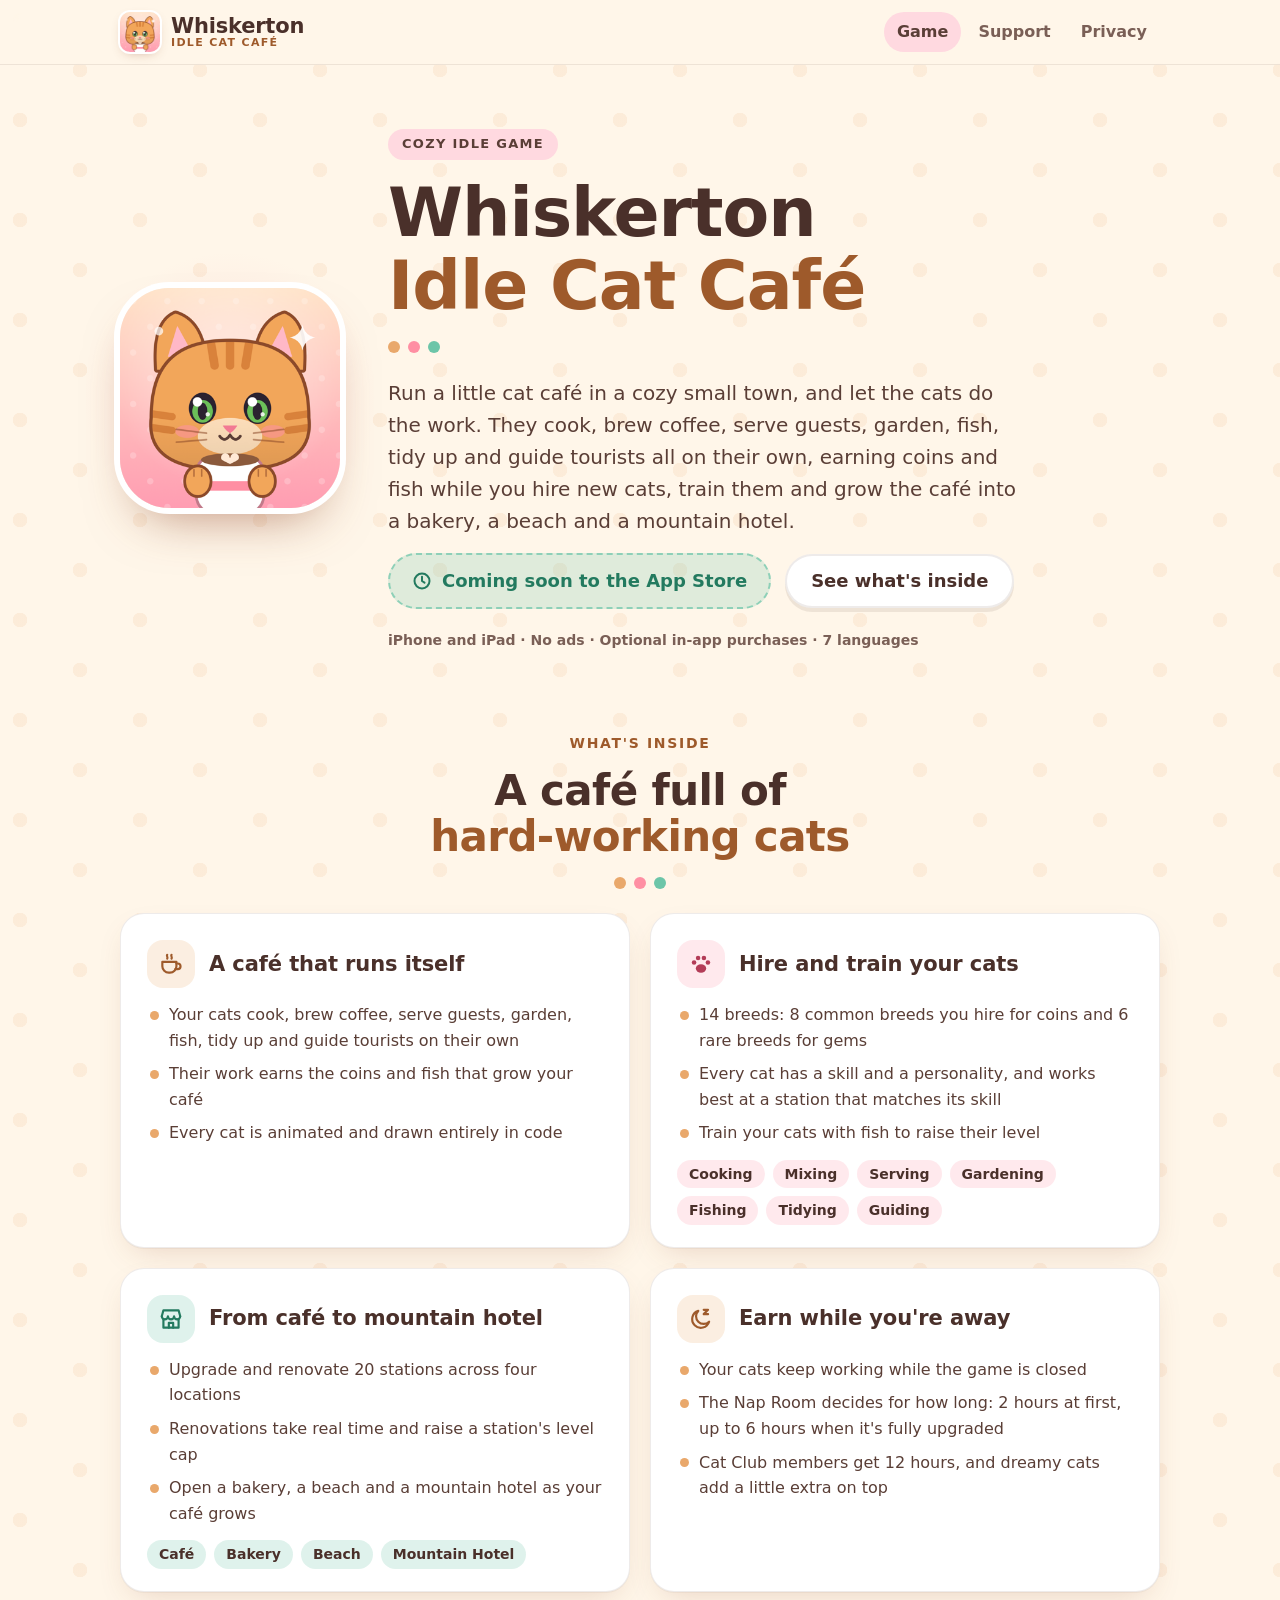
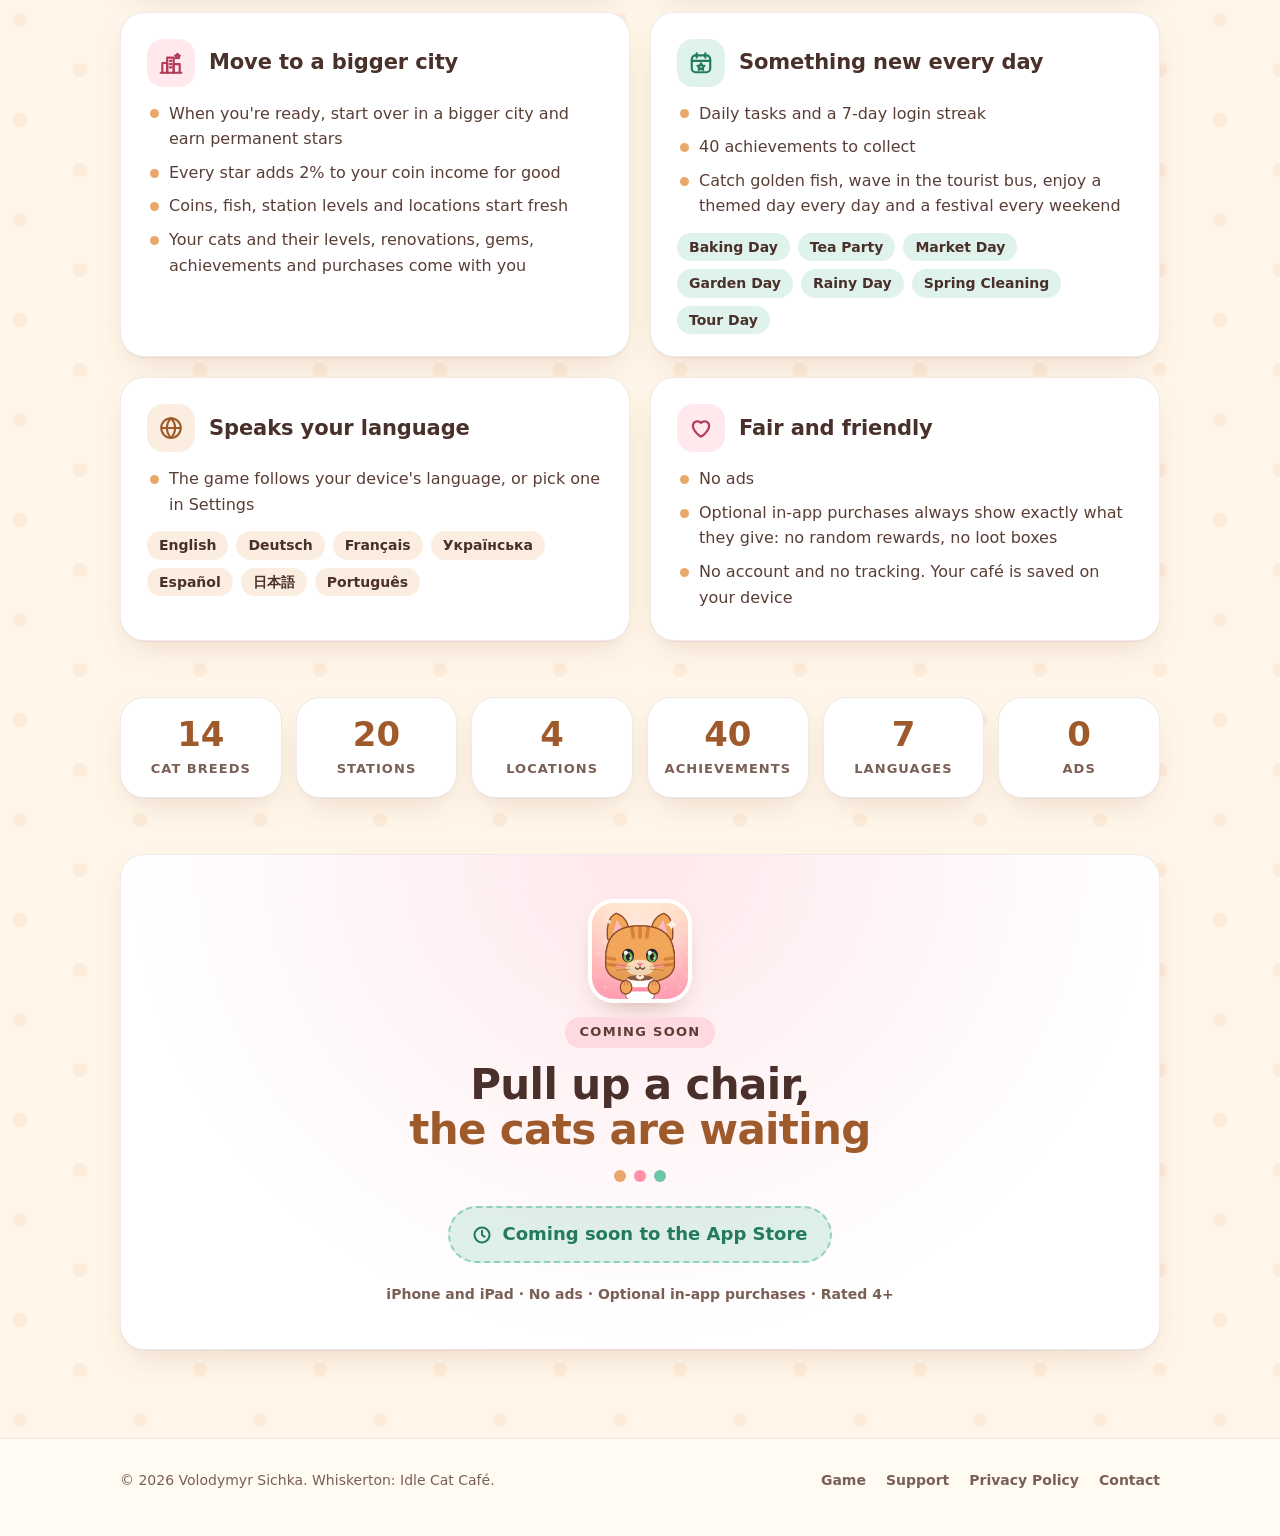
==== marketing.html @ d09d7dce "Add the support, privacy policy and marketing pages" ====
<!DOCTYPE html>
<html lang="en">
  <head>
    <meta charset="UTF-8" />
    <meta name="viewport" content="width=device-width, initial-scale=1.0" />
    <title>Whiskerton: Idle Cat Café – Cozy idle game for iPhone and iPad</title>
    <meta name="description" content="Whiskerton: Idle Cat Café is a cozy idle game for iPhone and iPad. Run a cat café in a small town while your cats cook, brew coffee, serve guests, garden, fish, tidy up and guide tourists on their own. No ads. Coming soon to the App Store." />
    <link rel="canonical" href="https://vybgss.github.io/whiskerton-docs/marketing.html" />
    <meta name="color-scheme" content="light dark" />
    <meta name="theme-color" content="#FFF6E9" media="(prefers-color-scheme: light)" />
    <meta name="theme-color" content="#22183A" media="(prefers-color-scheme: dark)" />
    <meta property="og:type" content="website" />
    <meta property="og:site_name" content="Whiskerton: Idle Cat Café" />
    <meta property="og:title" content="Whiskerton: Idle Cat Café" />
    <meta property="og:description" content="Run a cozy cat café where the cats do all the work. An idle game for iPhone and iPad, coming soon to the App Store." />
    <meta property="og:url" content="https://vybgss.github.io/whiskerton-docs/marketing.html" />
    <meta property="og:image" content="https://vybgss.github.io/whiskerton-docs/assets/og-image.jpg" />
    <meta property="og:image:width" content="1200" />
    <meta property="og:image:height" content="630" />
    <meta property="og:image:alt" content="The Whiskerton icon, an orange tabby cat with a cup of cocoa, next to the title Whiskerton: Idle Cat Café" />
    <meta name="twitter:card" content="summary_large_image" />
    <link rel="icon" href="assets/favicon.ico" sizes="16x16 32x32 48x48" />
    <link rel="icon" type="image/png" sizes="64x64" href="assets/favicon.png" media="(prefers-color-scheme: light)" />
    <link rel="icon" type="image/png" sizes="64x64" href="assets/favicon-dark.png" media="(prefers-color-scheme: dark)" />
    <link rel="apple-touch-icon" sizes="180x180" href="assets/apple-touch-icon.png" />
    <link rel="manifest" href="site.webmanifest" />
    <link rel="stylesheet" href="assets/site.css?v=1" />
  </head>
  <body>
    <header class="site-header">
      <div class="wrap">
        <a class="brand" href="marketing.html">
          <picture>
            <source srcset="assets/img/icon-small-dark.png" media="(prefers-color-scheme: dark)" />
            <img src="assets/img/icon-small.png" width="40" height="40" alt="" />
          </picture>
          <span class="brand-name"><b>Whiskerton</b><small>Idle Cat Café</small></span>
        </a>
        <nav class="nav" aria-label="Main">
          <a href="marketing.html" aria-current="page">Game</a>
          <a href="support.html">Support</a>
          <a href="privacy-policy.html">Privacy</a>
        </nav>
      </div>
    </header>

    <main class="wrap">
      <section class="hero">
        <div class="hero-icon">
          <picture>
            <source srcset="assets/img/icon-dark.png" media="(prefers-color-scheme: dark)" />
            <img src="assets/img/icon.png" width="220" height="220" alt="The Whiskerton app icon: a smiling orange tabby cat holding a cup of cocoa" />
          </picture>
        </div>

        <div>
          <span class="kicker">Cozy idle game</span>
          <h1>Whiskerton<span class="soft">Idle Cat Café</span></h1>
          <div class="dots" aria-hidden="true"><i></i><i></i><i></i></div>
          <p class="lead">Run a little cat café in a cozy small town, and let the cats do the work. They cook, brew coffee, serve guests, garden, fish, tidy up and guide tourists all on their own, earning coins and fish while you hire new cats, train them and grow the café into a bakery, a beach and a mountain hotel.</p>
          <div class="actions">
            <span class="soon">
              <svg viewBox="0 0 24 24" fill="none" stroke="currentColor" stroke-width="2.4" stroke-linecap="round" stroke-linejoin="round" aria-hidden="true"><circle cx="12" cy="12" r="9" /><path d="M12 7v5l3 2" /></svg>
              Coming soon to the App Store
            </span>
            <a class="btn secondary" href="#features">See what's inside</a>
          </div>
          <p class="meta">iPhone and iPad · No ads · Optional in-app purchases · 7 languages</p>
        </div>
      </section>

      <section class="block" id="features">
        <div class="center">
          <p class="label">What's inside</p>
          <h2>A café full of<span class="soft">hard-working cats</span></h2>
          <div class="dots" aria-hidden="true"><i></i><i></i><i></i></div>
        </div>

        <div class="features">
          <article class="card feature">
            <h3>
              <span class="bubble"><svg viewBox="0 0 24 24" fill="none" stroke="currentColor" stroke-width="2" stroke-linecap="round" stroke-linejoin="round" aria-hidden="true"><path d="M4 10h13v4a6 6 0 0 1-6 6h-1a6 6 0 0 1-6-6z" /><path d="M17 11.5h1.2a2.6 2.6 0 0 1 0 5.2H16" /><path d="M8.5 3.5c-1 1.2 1 2.2 0 3.6M12.5 3.5c-1 1.2 1 2.2 0 3.6" /></svg></span>
              A café that runs itself
            </h3>
            <ul>
              <li>Your cats cook, brew coffee, serve guests, garden, fish, tidy up and guide tourists on their own</li>
              <li>Their work earns the coins and fish that grow your café</li>
              <li>Every cat is animated and drawn entirely in code</li>
            </ul>
          </article>

          <article class="card feature">
            <h3>
              <span class="bubble pink"><svg viewBox="0 0 24 24" fill="currentColor" aria-hidden="true"><ellipse cx="12" cy="16.2" rx="4.8" ry="3.9" /><circle cx="5.6" cy="10.6" r="2.1" /><circle cx="9.3" cy="6.4" r="2.1" /><circle cx="14.7" cy="6.4" r="2.1" /><circle cx="18.4" cy="10.6" r="2.1" /></svg></span>
              Hire and train your cats
            </h3>
            <ul>
              <li>14 breeds: 8 common breeds you hire for coins and 6 rare breeds for gems</li>
              <li>Every cat has a skill and a personality, and works best at a station that matches its skill</li>
              <li>Train your cats with fish to raise their level</li>
            </ul>
            <div class="chips">
              <span class="chip pink">Cooking</span>
              <span class="chip pink">Mixing</span>
              <span class="chip pink">Serving</span>
              <span class="chip pink">Gardening</span>
              <span class="chip pink">Fishing</span>
              <span class="chip pink">Tidying</span>
              <span class="chip pink">Guiding</span>
            </div>
          </article>

          <article class="card feature">
            <h3>
              <span class="bubble mint"><svg viewBox="0 0 24 24" fill="none" stroke="currentColor" stroke-width="2" stroke-linecap="round" stroke-linejoin="round" aria-hidden="true"><path d="M3.5 9.5L5 4h14l1.5 5.5" /><path d="M3.5 9.5a2.8 2.8 0 0 0 5.67 0 2.8 2.8 0 0 0 5.66 0 2.8 2.8 0 0 0 5.67 0" /><path d="M5 12v8h14v-8" /><path d="M10 20v-4.5h4V20" /></svg></span>
              From café to mountain hotel
            </h3>
            <ul>
              <li>Upgrade and renovate 20 stations across four locations</li>
              <li>Renovations take real time and raise a station's level cap</li>
              <li>Open a bakery, a beach and a mountain hotel as your café grows</li>
            </ul>
            <div class="chips">
              <span class="chip mint">Café</span>
              <span class="chip mint">Bakery</span>
              <span class="chip mint">Beach</span>
              <span class="chip mint">Mountain Hotel</span>
            </div>
          </article>

          <article class="card feature">
            <h3>
              <span class="bubble"><svg viewBox="0 0 24 24" fill="none" stroke="currentColor" stroke-width="2" stroke-linecap="round" stroke-linejoin="round" aria-hidden="true"><path d="M19.5 14.5A8 8 0 1 1 9.5 4.5a6.5 6.5 0 0 0 10 10z" /><path d="M14.5 3.5h4l-4 4h4" /></svg></span>
              Earn while you're away
            </h3>
            <ul>
              <li>Your cats keep working while the game is closed</li>
              <li>The Nap Room decides for how long: 2 hours at first, up to 6 hours when it's fully upgraded</li>
              <li>Cat Club members get 12 hours, and dreamy cats add a little extra on top</li>
            </ul>
          </article>

          <article class="card feature">
            <h3>
              <span class="bubble pink"><svg viewBox="0 0 24 24" fill="none" stroke="currentColor" stroke-width="2" stroke-linecap="round" stroke-linejoin="round" aria-hidden="true"><path d="M2.5 21h19" /><path d="M4 21V12h4.5v9" /><path d="M8.5 21V7h6v14" /><path d="M14.5 21v-8H20v8" /><path d="M11 10h1.5M11 13h1.5M11 16h1.5" /><path d="M18 3.5l.7 1.4 1.5.2-1.1 1 .3 1.5-1.4-.7-1.4.7.3-1.5-1.1-1 1.5-.2z" /></svg></span>
              Move to a bigger city
            </h3>
            <ul>
              <li>When you're ready, start over in a bigger city and earn permanent stars</li>
              <li>Every star adds 2% to your coin income for good</li>
              <li>Coins, fish, station levels and locations start fresh</li>
              <li>Your cats and their levels, renovations, gems, achievements and purchases come with you</li>
            </ul>
          </article>

          <article class="card feature">
            <h3>
              <span class="bubble mint"><svg viewBox="0 0 24 24" fill="none" stroke="currentColor" stroke-width="2" stroke-linecap="round" stroke-linejoin="round" aria-hidden="true"><rect x="3.5" y="5" width="17" height="15.5" rx="3.5" /><path d="M3.5 10h17M8 3v4M16 3v4" /><path d="M12 12.3l1 2 2.2.3-1.6 1.5.4 2.2-2-1.1-2 1.1.4-2.2-1.6-1.5 2.2-.3z" /></svg></span>
              Something new every day
            </h3>
            <ul>
              <li>Daily tasks and a 7-day login streak</li>
              <li>40 achievements to collect</li>
              <li>Catch golden fish, wave in the tourist bus, enjoy a themed day every day and a festival every weekend</li>
            </ul>
            <div class="chips">
              <span class="chip mint">Baking Day</span>
              <span class="chip mint">Tea Party</span>
              <span class="chip mint">Market Day</span>
              <span class="chip mint">Garden Day</span>
              <span class="chip mint">Rainy Day</span>
              <span class="chip mint">Spring Cleaning</span>
              <span class="chip mint">Tour Day</span>
            </div>
          </article>

          <article class="card feature">
            <h3>
              <span class="bubble"><svg viewBox="0 0 24 24" fill="none" stroke="currentColor" stroke-width="2" aria-hidden="true"><circle cx="12" cy="12" r="9" /><path d="M3 12h18M12 3c2.6 2.5 3.8 5.5 3.8 9s-1.2 6.5-3.8 9c-2.6-2.5-3.8-5.5-3.8-9S9.4 5.5 12 3z" /></svg></span>
              Speaks your language
            </h3>
            <ul>
              <li>The game follows your device's language, or pick one in Settings</li>
            </ul>
            <div class="chips">
              <span class="chip" lang="en">English</span>
              <span class="chip" lang="de">Deutsch</span>
              <span class="chip" lang="fr">Français</span>
              <span class="chip" lang="uk">Українська</span>
              <span class="chip" lang="es">Español</span>
              <span class="chip" lang="ja">日本語</span>
              <span class="chip" lang="pt">Português</span>
            </div>
          </article>

          <article class="card feature">
            <h3>
              <span class="bubble pink"><svg viewBox="0 0 24 24" fill="none" stroke="currentColor" stroke-width="2" stroke-linecap="round" stroke-linejoin="round" aria-hidden="true"><path d="M12 20s-7.5-4.6-7.5-10.2A4.3 4.3 0 0 1 12 7.3a4.3 4.3 0 0 1 7.5 2.5C19.5 15.4 12 20 12 20z" /></svg></span>
              Fair and friendly
            </h3>
            <ul>
              <li>No ads</li>
              <li>Optional in-app purchases always show exactly what they give: no random rewards, no loot boxes</li>
              <li>No account and no tracking. Your café is saved on your device</li>
            </ul>
          </article>
        </div>
      </section>

      <section class="block">
        <div class="facts">
          <div class="card fact"><b>14</b><span>Cat breeds</span></div>
          <div class="card fact"><b>20</b><span>Stations</span></div>
          <div class="card fact"><b>4</b><span>Locations</span></div>
          <div class="card fact"><b>40</b><span>Achievements</span></div>
          <div class="card fact"><b>7</b><span>Languages</span></div>
          <div class="card fact"><b>0</b><span>Ads</span></div>
        </div>
      </section>

      <section class="block">
        <div class="card final">
          <picture>
            <source srcset="assets/img/icon-dark.png" media="(prefers-color-scheme: dark)" />
            <img src="assets/img/icon.png" width="96" height="96" alt="" loading="lazy" />
          </picture>
          <span class="kicker">Coming soon</span>
          <h2>Pull up a chair,<span class="soft">the cats are waiting</span></h2>
          <div class="dots center" aria-hidden="true"><i></i><i></i><i></i></div>
          <div class="actions" style="justify-content: center">
            <span class="soon">
              <svg viewBox="0 0 24 24" fill="none" stroke="currentColor" stroke-width="2.4" stroke-linecap="round" stroke-linejoin="round" aria-hidden="true"><circle cx="12" cy="12" r="9" /><path d="M12 7v5l3 2" /></svg>
              Coming soon to the App Store
            </span>
          </div>
          <p class="meta">iPhone and iPad · No ads · Optional in-app purchases · Rated 4+</p>
        </div>
      </section>
    </main>

    <footer class="site-footer">
      <div class="wrap">
        <span>© 2026 Volodymyr Sichka. Whiskerton: Idle Cat Café.</span>
        <nav aria-label="Footer">
          <a href="marketing.html">Game</a>
          <a href="support.html">Support</a>
          <a href="privacy-policy.html">Privacy Policy</a>
          <a href="mailto:volodymyr.sichka@gmail.com">Contact</a>
        </nav>
      </div>
    </footer>
  </body>
</html>
---- assets/site.css ----
/*
  Whiskerton: Idle Cat Café — site style.
  Mirrors the game's cozy UI: warm cream paper, cocoa ink, caramel buttons,
  candy-pink and mint accents, rounded heavy type and soft rounded cards.
  Dark mode follows the game's night sky: deep plum with cream text.
  No web fonts or external resources: everything is system fonts and CSS.
*/

:root {
  color-scheme: light dark;

  --cream: #fff6e9;
  --cocoa: #5a3e36;
  --caramel: #e9a86b;
  --pink: #ff8fa3;
  --mint: #6cc5a8;
  --plum: #22183a;

  --bg: var(--cream);
  --text: var(--cocoa);
  --muted: #7a5f56;
  --heading: #4a302a;
  --card: #ffffff;
  --card-soft: #fffaf2;
  --line: rgba(90, 62, 54, 0.1);
  --shadow: 0 1px 0 rgba(90, 62, 54, 0.05), 0 12px 32px -12px rgba(140, 74, 42, 0.22);
  --link: #b33c57;
  --link-hover: #8f2c44;
  --accent-ink: #9e5a2b;
  --mint-ink: #237a5f;
  --pill: #ffd9e0;
  --pill-ink: #5a3e36;
  --btn: var(--caramel);
  --btn-ink: #3a2620;
  --btn-shadow: 0 4px 0 #c98445, 0 10px 24px -8px rgba(201, 132, 69, 0.6);
  --dot: rgba(233, 168, 107, 0.13);
  --tint-caramel: rgba(233, 168, 107, 0.2);
  --tint-pink: rgba(255, 143, 163, 0.2);
  --tint-mint: rgba(108, 197, 168, 0.22);
  --header: rgba(255, 246, 233, 0.86);

  --font: ui-rounded, "SF Pro Rounded", system-ui, -apple-system, "Segoe UI", Roboto, sans-serif;
  --radius: 24px;
  --wrap: 1040px;
}

@media (prefers-color-scheme: dark) {
  :root {
    --bg: var(--plum);
    --text: #f6eadb;
    --muted: #cdbfd9;
    --heading: var(--cream);
    --card: #30234f;
    --card-soft: #2a1f46;
    --line: rgba(255, 246, 233, 0.09);
    --shadow: 0 1px 0 rgba(255, 255, 255, 0.04) inset, 0 14px 34px -14px rgba(0, 0, 0, 0.6);
    --link: var(--pink);
    --link-hover: #ffb3c1;
    --accent-ink: var(--caramel);
    --mint-ink: var(--mint);
    --pill: var(--pink);
    --pill-ink: var(--plum);
    --btn-ink: var(--plum);
    --btn-shadow: 0 4px 0 #a8703e, 0 10px 24px -8px rgba(0, 0, 0, 0.6);
    --dot: rgba(255, 246, 233, 0.045);
    --tint-caramel: rgba(233, 168, 107, 0.18);
    --tint-pink: rgba(255, 143, 163, 0.18);
    --tint-mint: rgba(108, 197, 168, 0.18);
    --header: rgba(34, 24, 58, 0.86);
  }
}

*,
*::before,
*::after {
  box-sizing: border-box;
}

html {
  -webkit-text-size-adjust: 100%;
  scroll-behavior: smooth;
}

body {
  margin: 0;
  min-height: 100vh;
  background-color: var(--bg);
  /* Polka dots, like the icon's background. */
  background-image:
    radial-gradient(circle at 20px 20px, var(--dot) 0 7px, transparent 7.5px),
    radial-gradient(circle at 80px 70px, var(--dot) 0 7px, transparent 7.5px);
  background-size: 120px 100px;
  color: var(--text);
  font-family: var(--font);
  font-size: 17px;
  line-height: 1.6;
  font-weight: 500;
  -webkit-font-smoothing: antialiased;
  overflow-x: hidden;
}

img {
  max-width: 100%;
  height: auto;
  display: block;
}

a {
  color: var(--link);
  font-weight: 700;
  text-decoration-thickness: 2px;
  text-decoration-color: color-mix(in srgb, var(--link) 35%, transparent);
  text-underline-offset: 3px;
}

a:hover {
  color: var(--link-hover);
  text-decoration-color: currentColor;
}

:focus-visible {
  outline: 3px solid var(--pink);
  outline-offset: 3px;
  border-radius: 8px;
}

strong {
  font-weight: 800;
  color: var(--heading);
}

.wrap {
  width: min(var(--wrap), 100% - 32px);
  margin-inline: auto;
}

/* ---------- Header & footer ---------- */

.site-header {
  position: sticky;
  top: 0;
  z-index: 10;
  background: var(--header);
  -webkit-backdrop-filter: blur(12px);
  backdrop-filter: blur(12px);
  border-bottom: 1px solid var(--line);
}

.site-header .wrap {
  display: flex;
  align-items: center;
  justify-content: space-between;
  gap: 12px;
  min-height: 64px;
}

.brand {
  display: flex;
  align-items: center;
  gap: 11px;
  min-width: 0;
  color: var(--heading);
  text-decoration: none;
}

.brand:hover {
  color: var(--heading);
}

.brand img {
  width: 40px;
  height: 40px;
  border-radius: 10px;
  box-shadow: 0 0 0 2px #fff, 0 4px 12px -4px rgba(140, 74, 42, 0.45);
}

.brand-name {
  display: flex;
  flex-direction: column;
  line-height: 1.05;
  min-width: 0;
}

.brand-name b {
  font-size: 21px;
  font-weight: 900;
  letter-spacing: -0.01em;
}

.brand-name small {
  font-size: 11px;
  font-weight: 800;
  letter-spacing: 0.12em;
  text-transform: uppercase;
  color: var(--accent-ink);
  white-space: nowrap;
}

.nav {
  display: flex;
  gap: 4px;
  flex: none;
}

.nav a {
  padding: 7px 13px;
  border-radius: 999px;
  font-size: 16px;
  font-weight: 800;
  color: var(--muted);
  text-decoration: none;
}

.nav a:hover {
  color: var(--heading);
  background: var(--tint-caramel);
}

.nav a[aria-current="page"] {
  color: var(--pill-ink);
  background: var(--pill);
}

.site-footer {
  margin-top: 88px;
  padding: 30px 0 44px;
  border-top: 1px solid var(--line);
  background: var(--card-soft);
  color: var(--muted);
  font-size: 14px;
}

.site-footer .wrap {
  display: flex;
  flex-wrap: wrap;
  gap: 12px 32px;
  justify-content: space-between;
  align-items: center;
}

.site-footer nav {
  display: flex;
  flex-wrap: wrap;
  gap: 8px 20px;
}

.site-footer a {
  color: var(--muted);
  text-decoration: none;
}

.site-footer a:hover {
  color: var(--link);
}

/* ---------- Type ---------- */

h1,
h2,
h3 {
  margin: 0;
  color: var(--heading);
  font-weight: 900;
  letter-spacing: -0.015em;
  line-height: 1.08;
}

h1 {
  font-size: clamp(40px, 7.5vw, 68px);
}

h1 .soft,
h2 .soft {
  display: block;
  color: var(--accent-ink);
}

h2 {
  font-size: clamp(30px, 4.6vw, 42px);
}

h3 {
  font-size: 21px;
  letter-spacing: -0.005em;
}

p {
  margin: 0 0 16px;
}

.lead {
  font-size: clamp(18px, 2.2vw, 20px);
  color: var(--text);
  max-width: 640px;
}

.muted {
  color: var(--muted);
}

/* Candy-pink pill over a title. */
.kicker {
  display: inline-block;
  margin-bottom: 14px;
  padding: 5px 14px;
  border-radius: 999px;
  background: var(--pill);
  color: var(--pill-ink);
  font-size: 13px;
  font-weight: 900;
  letter-spacing: 0.1em;
  text-transform: uppercase;
}

/* Three little paw-print dots under headings. */
.dots {
  display: flex;
  gap: 8px;
  margin: 18px 0 24px;
}

.dots i {
  width: 12px;
  height: 12px;
  border-radius: 50%;
  background: var(--caramel);
}

.dots i:nth-child(2) {
  background: var(--pink);
}

.dots i:nth-child(3) {
  background: var(--mint);
}

.center {
  text-align: center;
}

.center .dots,
.center .lead,
.final .dots {
  justify-content: center;
  margin-inline: auto;
}

/* Small section labels. */
.label {
  margin: 0 0 14px;
  font-size: 14px;
  font-weight: 900;
  letter-spacing: 0.12em;
  text-transform: uppercase;
  color: var(--accent-ink);
}

/* ---------- Cards ---------- */

.card {
  position: relative;
  padding: 26px 26px 22px;
  background: var(--card);
  border: 1px solid var(--line);
  border-radius: var(--radius);
  box-shadow: var(--shadow);
}

.card > :last-child {
  margin-bottom: 0;
}

.card.soft {
  background: var(--card-soft);
}

/* ---------- Buttons ---------- */

.btn {
  display: inline-flex;
  align-items: center;
  gap: 10px;
  padding: 13px 26px;
  border-radius: 999px;
  background: var(--btn);
  color: var(--btn-ink);
  box-shadow: var(--btn-shadow);
  font-size: 18px;
  font-weight: 900;
  text-decoration: none;
  transition: transform 0.15s ease, box-shadow 0.15s ease;
}

.btn:hover {
  color: var(--btn-ink);
  transform: translateY(-1px);
}

.btn:active {
  transform: translateY(3px);
  box-shadow: 0 1px 0 #c98445;
}

.btn svg {
  width: 20px;
  height: 20px;
  flex: none;
}

.btn.secondary {
  background: var(--card);
  color: var(--heading);
  box-shadow: inset 0 0 0 2px var(--line), 0 4px 0 var(--line);
}

.btn.secondary:hover {
  color: var(--link);
}

/* "Coming soon" badge: looks like a button but is not a link. */
.soon {
  display: inline-flex;
  align-items: center;
  gap: 10px;
  padding: 12px 22px;
  border-radius: 999px;
  background: var(--tint-mint);
  border: 2px dashed color-mix(in srgb, var(--mint) 70%, transparent);
  color: var(--mint-ink);
  font-size: 18px;
  font-weight: 900;
}

.soon svg {
  width: 20px;
  height: 20px;
  flex: none;
}

.actions {
  display: flex;
  flex-wrap: wrap;
  gap: 14px;
  align-items: center;
}

.center .actions {
  justify-content: center;
}

.meta {
  margin-top: 20px;
  font-size: 14px;
  font-weight: 700;
  color: var(--muted);
}

/* ---------- Page heads (support, privacy) ---------- */

.page-head {
  padding: 56px 0 28px;
}

.page-head .lead {
  margin-bottom: 0;
}

.updated {
  display: inline-flex;
  align-items: center;
  gap: 8px;
  margin-top: 20px;
  padding: 5px 14px;
  border-radius: 999px;
  background: var(--tint-mint);
  color: var(--mint-ink);
  font-size: 14px;
  font-weight: 800;
}

.updated::before {
  content: "";
  width: 8px;
  height: 8px;
  border-radius: 50%;
  background: var(--mint);
}

section {
  scroll-margin-top: 84px;
}

.block {
  margin-top: 56px;
}

/* ---------- Marketing ---------- */

.hero {
  display: grid;
  grid-template-columns: auto 1fr;
  gap: 48px;
  align-items: center;
  padding: 64px 0 8px;
}

.hero-icon {
  position: relative;
  width: 220px;
}

.hero-icon img {
  width: 220px;
  height: 220px;
  border-radius: 22.37%;
  box-shadow: 0 0 0 6px #fff, 0 26px 50px -18px rgba(140, 74, 42, 0.55);
  animation: bob 4.5s ease-in-out infinite;
}

/* A soft pink halo behind the icon. */
.hero-icon::before {
  content: "";
  position: absolute;
  inset: -36px;
  z-index: -1;
  border-radius: 50%;
  background: radial-gradient(closest-side, var(--tint-pink), transparent);
}

@keyframes bob {
  0%,
  100% {
    transform: translateY(0) rotate(-1.5deg);
  }
  50% {
    transform: translateY(-8px) rotate(1.5deg);
  }
}

.hero h1 {
  margin-top: 2px;
}

.features {
  display: grid;
  grid-template-columns: repeat(auto-fit, minmax(min(100%, 420px), 1fr));
  gap: 20px;
}

.feature h3 {
  display: flex;
  align-items: center;
  gap: 14px;
  margin-bottom: 14px;
}

.bubble {
  flex: none;
  display: grid;
  place-items: center;
  width: 48px;
  height: 48px;
  border-radius: 16px;
  background: var(--tint-caramel);
  color: var(--accent-ink);
}

.bubble.pink {
  background: var(--tint-pink);
  color: var(--link);
}

.bubble.mint {
  background: var(--tint-mint);
  color: var(--mint-ink);
}

.bubble svg {
  width: 26px;
  height: 26px;
}

.feature ul,
.ticks {
  list-style: none;
  margin: 0;
  padding: 0;
}

.feature li,
.ticks li {
  position: relative;
  padding-left: 22px;
  margin-bottom: 8px;
  font-size: 16px;
}

.feature li::before,
.ticks li::before {
  content: "";
  position: absolute;
  left: 3px;
  top: 0.55em;
  width: 9px;
  height: 9px;
  border-radius: 50%;
  background: var(--caramel);
}

.chips {
  display: flex;
  flex-wrap: wrap;
  gap: 8px;
  margin-top: 14px;
}

.chip {
  padding: 3px 12px;
  border-radius: 999px;
  background: var(--tint-caramel);
  color: var(--heading);
  font-size: 14px;
  font-weight: 800;
}

.chip.pink {
  background: var(--tint-pink);
}

.chip.mint {
  background: var(--tint-mint);
}

.facts {
  display: grid;
  grid-template-columns: repeat(auto-fit, minmax(140px, 1fr));
  gap: 14px;
}

.fact {
  padding: 18px 14px 16px;
  text-align: center;
}

.fact b {
  display: block;
  font-size: 34px;
  font-weight: 900;
  line-height: 1.1;
  color: var(--accent-ink);
}

.fact span {
  font-size: 13px;
  font-weight: 800;
  letter-spacing: 0.08em;
  text-transform: uppercase;
  color: var(--muted);
}

.final {
  padding: 48px 26px 44px;
  text-align: center;
  background:
    radial-gradient(ellipse at top, var(--tint-pink), transparent 70%),
    var(--card);
}

.final img {
  width: 96px;
  height: 96px;
  margin: 0 auto 18px;
  border-radius: 22.37%;
  box-shadow: 0 0 0 4px #fff, 0 14px 30px -12px rgba(140, 74, 42, 0.5);
}

/* ---------- Support ---------- */

.contact {
  display: grid;
  grid-template-columns: 1fr auto;
  gap: 20px 32px;
  align-items: center;
}

.contact p {
  margin: 0;
}

.contact .email {
  word-break: break-all;
}

.faq {
  display: grid;
  gap: 12px;
}

.faq details {
  padding: 0;
  border-radius: 20px;
}

.faq summary {
  list-style: none;
  cursor: pointer;
  display: flex;
  align-items: center;
  gap: 14px;
  padding: 17px 20px 17px 22px;
  font-size: 17px;
  font-weight: 800;
  color: var(--heading);
}

.faq summary::-webkit-details-marker {
  display: none;
}

/* A round caramel "+" that turns into "−". */
.faq summary::after {
  content: "";
  margin-left: auto;
  flex: none;
  width: 28px;
  height: 28px;
  border-radius: 50%;
  background:
    linear-gradient(var(--btn-ink), var(--btn-ink)) center / 12px 3px no-repeat,
    linear-gradient(var(--btn-ink), var(--btn-ink)) center / 3px 12px no-repeat,
    var(--caramel);
  transition: transform 0.2s ease;
}

.faq details[open] summary::after {
  background:
    linear-gradient(var(--btn-ink), var(--btn-ink)) center / 12px 3px no-repeat,
    var(--caramel);
  transform: rotate(180deg);
}

.faq summary:hover {
  color: var(--link);
}

.faq .answer {
  padding: 0 22px 18px;
  font-size: 16px;
}

.faq .answer p:last-child,
.faq .answer ul:last-child {
  margin-bottom: 0;
}

.faq .answer ul {
  margin: 0 0 14px;
  padding-left: 20px;
}

.faq .answer li {
  margin-bottom: 6px;
}

.faq .answer li::marker {
  color: var(--caramel);
}

/* In-game button and menu names. */
.key {
  display: inline-block;
  padding: 0 8px;
  border-radius: 8px;
  background: var(--tint-caramel);
  color: var(--heading);
  font-size: 0.94em;
  font-weight: 800;
  white-space: nowrap;
}

/* ---------- Privacy ---------- */

.glance {
  display: grid;
  grid-template-columns: repeat(auto-fit, minmax(min(100%, 290px), 1fr));
  gap: 14px;
}

.glance .card {
  padding: 18px 18px 16px;
  border-radius: 20px;
}

.glance b {
  display: flex;
  align-items: center;
  gap: 10px;
  margin-bottom: 4px;
  font-size: 18px;
  font-weight: 900;
  color: var(--heading);
}

.glance b::before {
  content: "";
  flex: none;
  width: 24px;
  height: 24px;
  border-radius: 50%;
  background:
    url("data:image/svg+xml,%3Csvg xmlns='http://www.w3.org/2000/svg' viewBox='0 0 24 24'%3E%3Cpath d='M6.5 12.5l3.5 3.5 7.5-8' fill='none' stroke='%23ffffff' stroke-width='3' stroke-linecap='round' stroke-linejoin='round'/%3E%3C/svg%3E") center / 18px no-repeat,
    var(--mint);
}

.glance span {
  display: block;
  font-size: 14px;
  line-height: 1.45;
  color: var(--muted);
}

.doc {
  padding: 40px clamp(20px, 5vw, 56px) 36px;
}

.doc h2 {
  display: flex;
  align-items: center;
  gap: 14px;
  margin: 44px 0 14px;
  font-size: clamp(23px, 3.4vw, 28px);
}

.doc h2:first-child {
  margin-top: 0;
}

.doc h2 .num {
  flex: none;
  display: grid;
  place-items: center;
  width: 38px;
  height: 38px;
  border-radius: 13px;
  background: var(--tint-caramel);
  color: var(--accent-ink);
  font-size: 16px;
  letter-spacing: 0;
}

.doc ul {
  margin: 0 0 16px;
  padding-left: 22px;
}

.doc li {
  margin-bottom: 8px;
}

.doc li::marker {
  color: var(--caramel);
}

.data-table {
  width: 100%;
  border-collapse: collapse;
  margin: 8px 0 20px;
  font-size: 15px;
}

.data-table th,
.data-table td {
  text-align: left;
  vertical-align: top;
  padding: 11px 12px;
  border-bottom: 1px solid var(--line);
}

.data-table th {
  font-size: 13px;
  font-weight: 900;
  letter-spacing: 0.08em;
  text-transform: uppercase;
  color: var(--accent-ink);
  border-bottom: 2px solid var(--tint-caramel);
}

.data-table td:first-child {
  font-weight: 800;
  color: var(--heading);
  white-space: nowrap;
}

.table-scroll {
  overflow-x: auto;
}

.callout {
  margin: 0 0 18px;
  padding: 14px 18px;
  border-radius: 16px;
  background: var(--tint-pink);
}

/* ---------- Small screens ---------- */

@media (max-width: 760px) {
  body {
    font-size: 16px;
  }

  .hero {
    grid-template-columns: 1fr;
    justify-items: center;
    gap: 28px;
    padding-top: 40px;
    text-align: center;
  }

  .hero .dots,
  .hero .lead {
    justify-content: center;
    margin-inline: auto;
  }

  .hero .actions {
    justify-content: center;
  }

  .hero-icon,
  .hero-icon img {
    width: 168px;
    height: 168px;
  }

  .card {
    padding: 22px 20px 18px;
  }

  .contact {
    grid-template-columns: 1fr;
  }

  .page-head {
    padding-top: 40px;
  }

  .faq summary {
    padding: 15px 16px 15px 18px;
  }

  .faq .answer {
    padding: 0 18px 16px;
  }

  .data-table thead {
    display: none;
  }

  .data-table tr {
    display: block;
    padding: 12px 0;
    border-bottom: 1px solid var(--line);
  }

  .data-table td {
    display: block;
    padding: 2px 0;
    border: 0;
    white-space: normal;
  }

  .data-table td:first-child {
    white-space: normal;
  }

  .data-table td:last-child {
    margin-top: 4px;
    font-size: 13px;
    font-weight: 800;
    color: var(--mint-ink);
  }
}

@media (max-width: 520px) {
  .brand-name small {
    display: none;
  }

  .brand img {
    width: 36px;
    height: 36px;
  }

  .brand-name b {
    font-size: 19px;
  }

  .nav a {
    padding: 6px 9px;
    font-size: 15px;
  }
}

/* On narrow phones the header keeps only the icon; the name stays for screen readers. */
@media (max-width: 440px) {
  .brand-name {
    position: absolute;
    width: 1px;
    height: 1px;
    overflow: hidden;
    clip-path: inset(50%);
    white-space: nowrap;
  }
}

@media (max-width: 370px) {
  .nav a {
    padding: 6px 8px;
  }

  .btn,
  .soon {
    font-size: 16px;
    padding-inline: 18px;
  }
}

@media (prefers-reduced-motion: reduce) {
  html {
    scroll-behavior: auto;
  }

  .hero-icon img {
    animation: none;
  }

  .btn,
  .faq summary::after {
    transition: none;
  }
}
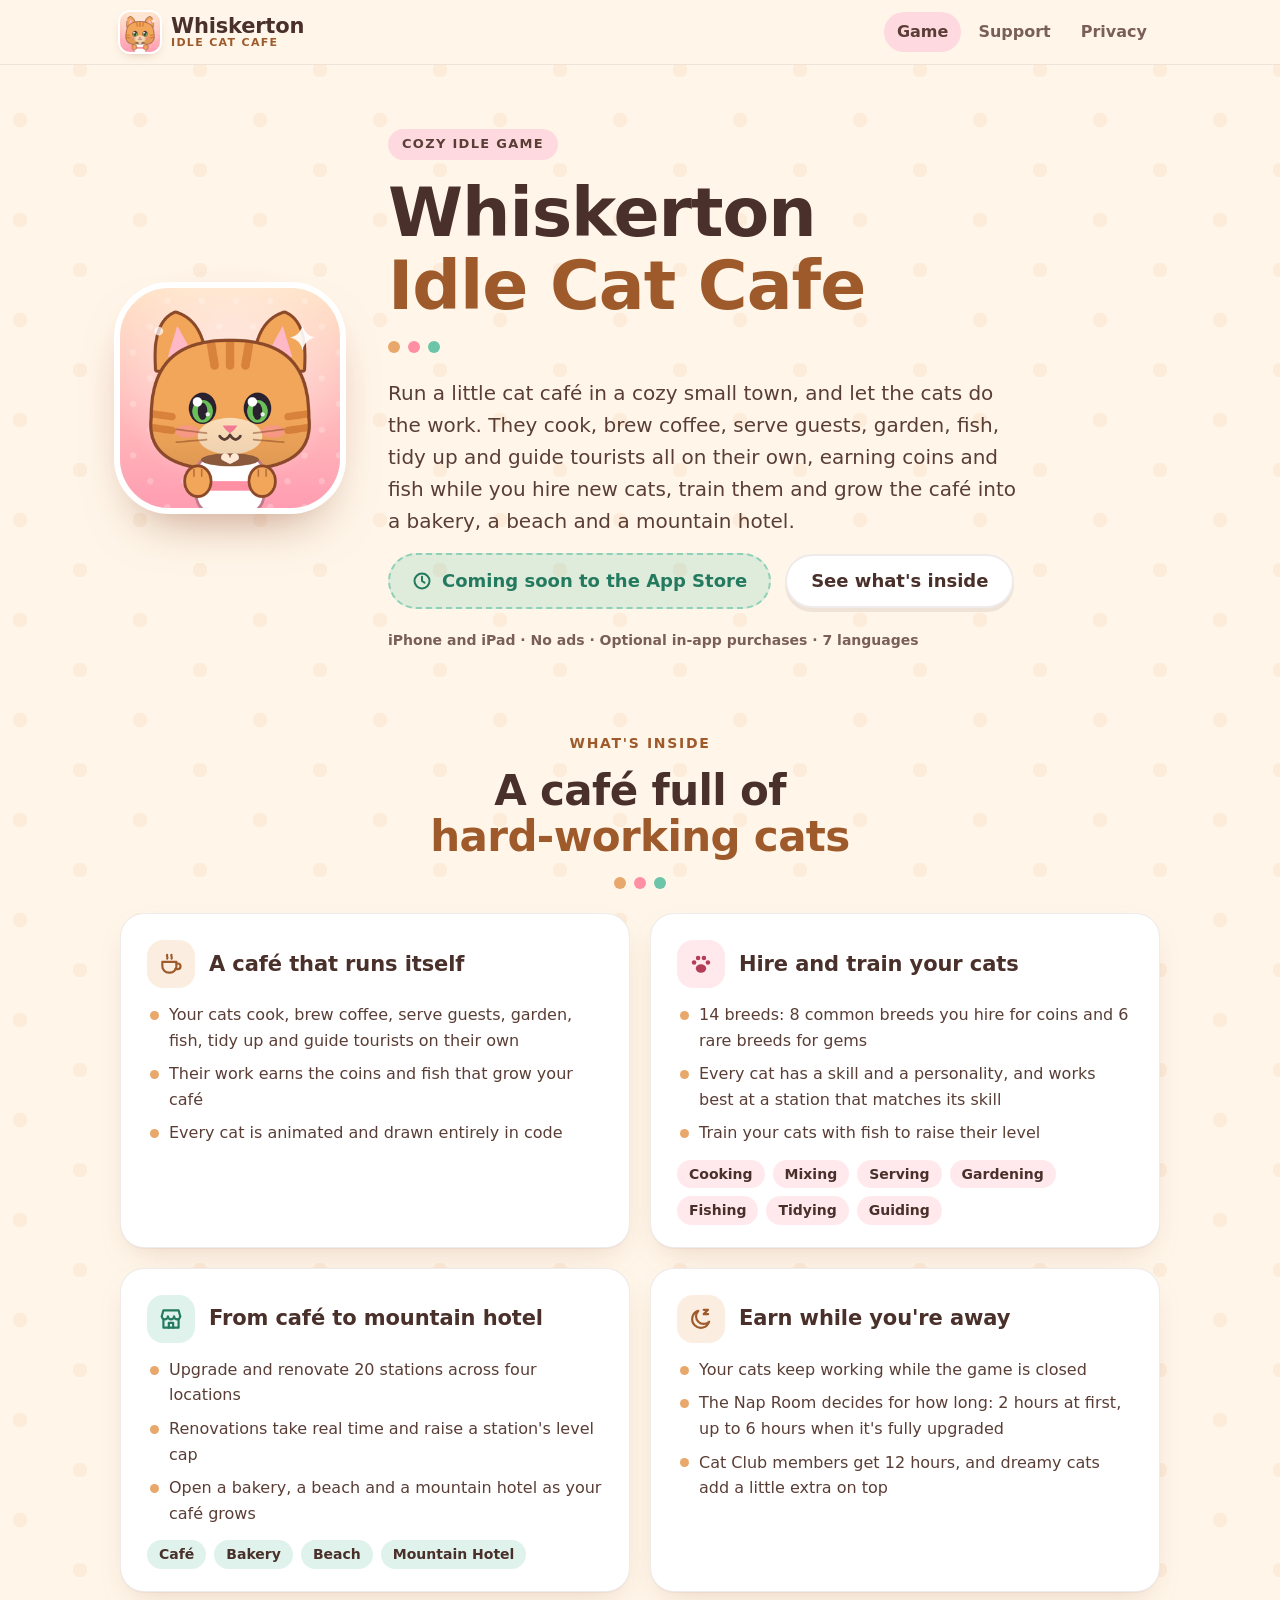
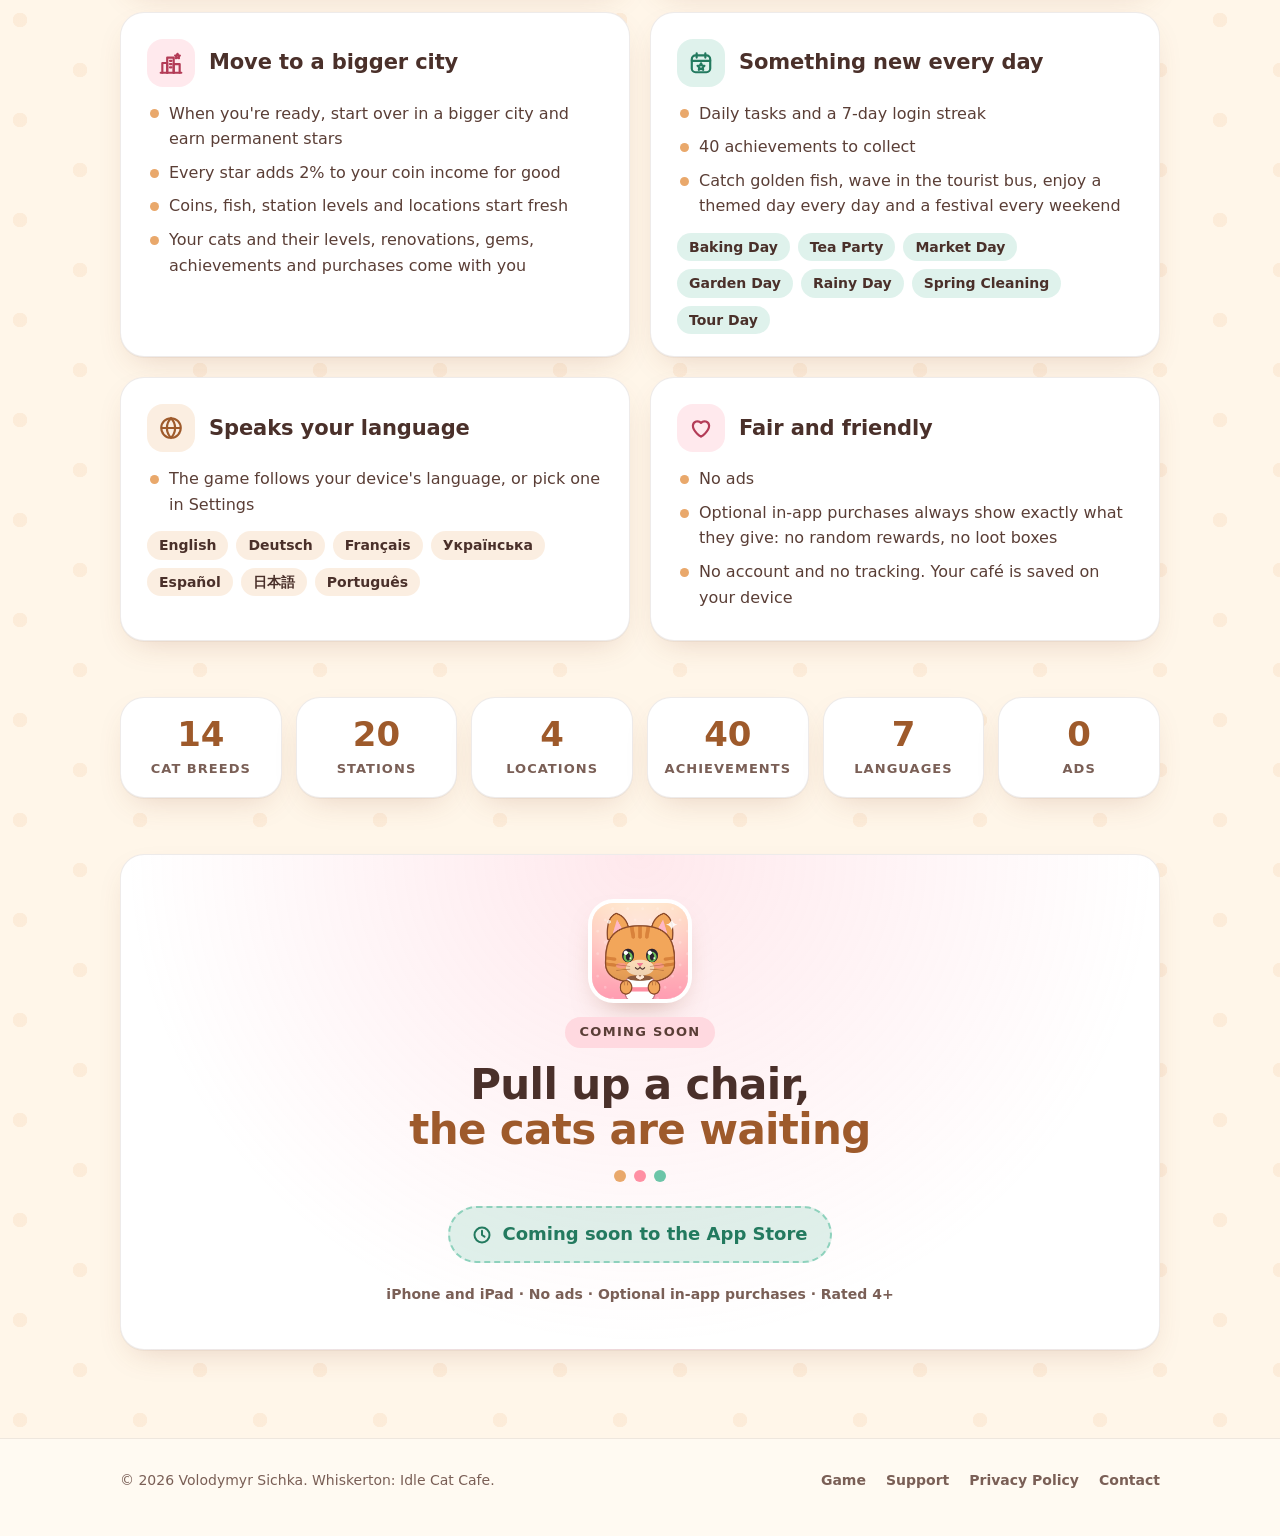
==== commit fbf4ab33: "Use the App Store name Whiskerton: Idle Cat Cafe" ====
--- a/marketing.html
+++ b/marketing.html
@@ -3,21 +3,21 @@
   <head>
     <meta charset="UTF-8" />
     <meta name="viewport" content="width=device-width, initial-scale=1.0" />
-    <title>Whiskerton: Idle Cat Café – Cozy idle game for iPhone and iPad</title>
-    <meta name="description" content="Whiskerton: Idle Cat Café is a cozy idle game for iPhone and iPad. Run a cat café in a small town while your cats cook, brew coffee, serve guests, garden, fish, tidy up and guide tourists on their own. No ads. Coming soon to the App Store." />
+    <title>Whiskerton: Idle Cat Cafe – Cozy idle game for iPhone and iPad</title>
+    <meta name="description" content="Whiskerton: Idle Cat Cafe is a cozy idle game for iPhone and iPad. Run a cat café in a small town while your cats cook, brew coffee, serve guests, garden, fish, tidy up and guide tourists on their own. No ads. Coming soon to the App Store." />
     <link rel="canonical" href="https://vybgss.github.io/whiskerton-docs/marketing.html" />
     <meta name="color-scheme" content="light dark" />
     <meta name="theme-color" content="#FFF6E9" media="(prefers-color-scheme: light)" />
     <meta name="theme-color" content="#22183A" media="(prefers-color-scheme: dark)" />
     <meta property="og:type" content="website" />
-    <meta property="og:site_name" content="Whiskerton: Idle Cat Café" />
-    <meta property="og:title" content="Whiskerton: Idle Cat Café" />
+    <meta property="og:site_name" content="Whiskerton: Idle Cat Cafe" />
+    <meta property="og:title" content="Whiskerton: Idle Cat Cafe" />
     <meta property="og:description" content="Run a cozy cat café where the cats do all the work. An idle game for iPhone and iPad, coming soon to the App Store." />
     <meta property="og:url" content="https://vybgss.github.io/whiskerton-docs/marketing.html" />
     <meta property="og:image" content="https://vybgss.github.io/whiskerton-docs/assets/og-image.jpg" />
     <meta property="og:image:width" content="1200" />
     <meta property="og:image:height" content="630" />
-    <meta property="og:image:alt" content="The Whiskerton icon, an orange tabby cat with a cup of cocoa, next to the title Whiskerton: Idle Cat Café" />
+    <meta property="og:image:alt" content="The Whiskerton icon, an orange tabby cat with a cup of cocoa, next to the title Whiskerton: Idle Cat Cafe" />
     <meta name="twitter:card" content="summary_large_image" />
     <link rel="icon" href="assets/favicon.ico" sizes="16x16 32x32 48x48" />
     <link rel="icon" type="image/png" sizes="64x64" href="assets/favicon.png" media="(prefers-color-scheme: light)" />
@@ -34,7 +34,7 @@
             <source srcset="assets/img/icon-small-dark.png" media="(prefers-color-scheme: dark)" />
             <img src="assets/img/icon-small.png" width="40" height="40" alt="" />
           </picture>
-          <span class="brand-name"><b>Whiskerton</b><small>Idle Cat Café</small></span>
+          <span class="brand-name"><b>Whiskerton</b><small>Idle Cat Cafe</small></span>
         </a>
         <nav class="nav" aria-label="Main">
           <a href="marketing.html" aria-current="page">Game</a>
@@ -55,7 +55,7 @@
 
         <div>
           <span class="kicker">Cozy idle game</span>
-          <h1>Whiskerton<span class="soft">Idle Cat Café</span></h1>
+          <h1>Whiskerton<span class="soft">Idle Cat Cafe</span></h1>
           <div class="dots" aria-hidden="true"><i></i><i></i><i></i></div>
           <p class="lead">Run a little cat café in a cozy small town, and let the cats do the work. They cook, brew coffee, serve guests, garden, fish, tidy up and guide tourists all on their own, earning coins and fish while you hire new cats, train them and grow the café into a bakery, a beach and a mountain hotel.</p>
           <div class="actions">
@@ -240,7 +240,7 @@
 
     <footer class="site-footer">
       <div class="wrap">
-        <span>© 2026 Volodymyr Sichka. Whiskerton: Idle Cat Café.</span>
+        <span>© 2026 Volodymyr Sichka. Whiskerton: Idle Cat Cafe.</span>
         <nav aria-label="Footer">
           <a href="marketing.html">Game</a>
           <a href="support.html">Support</a>
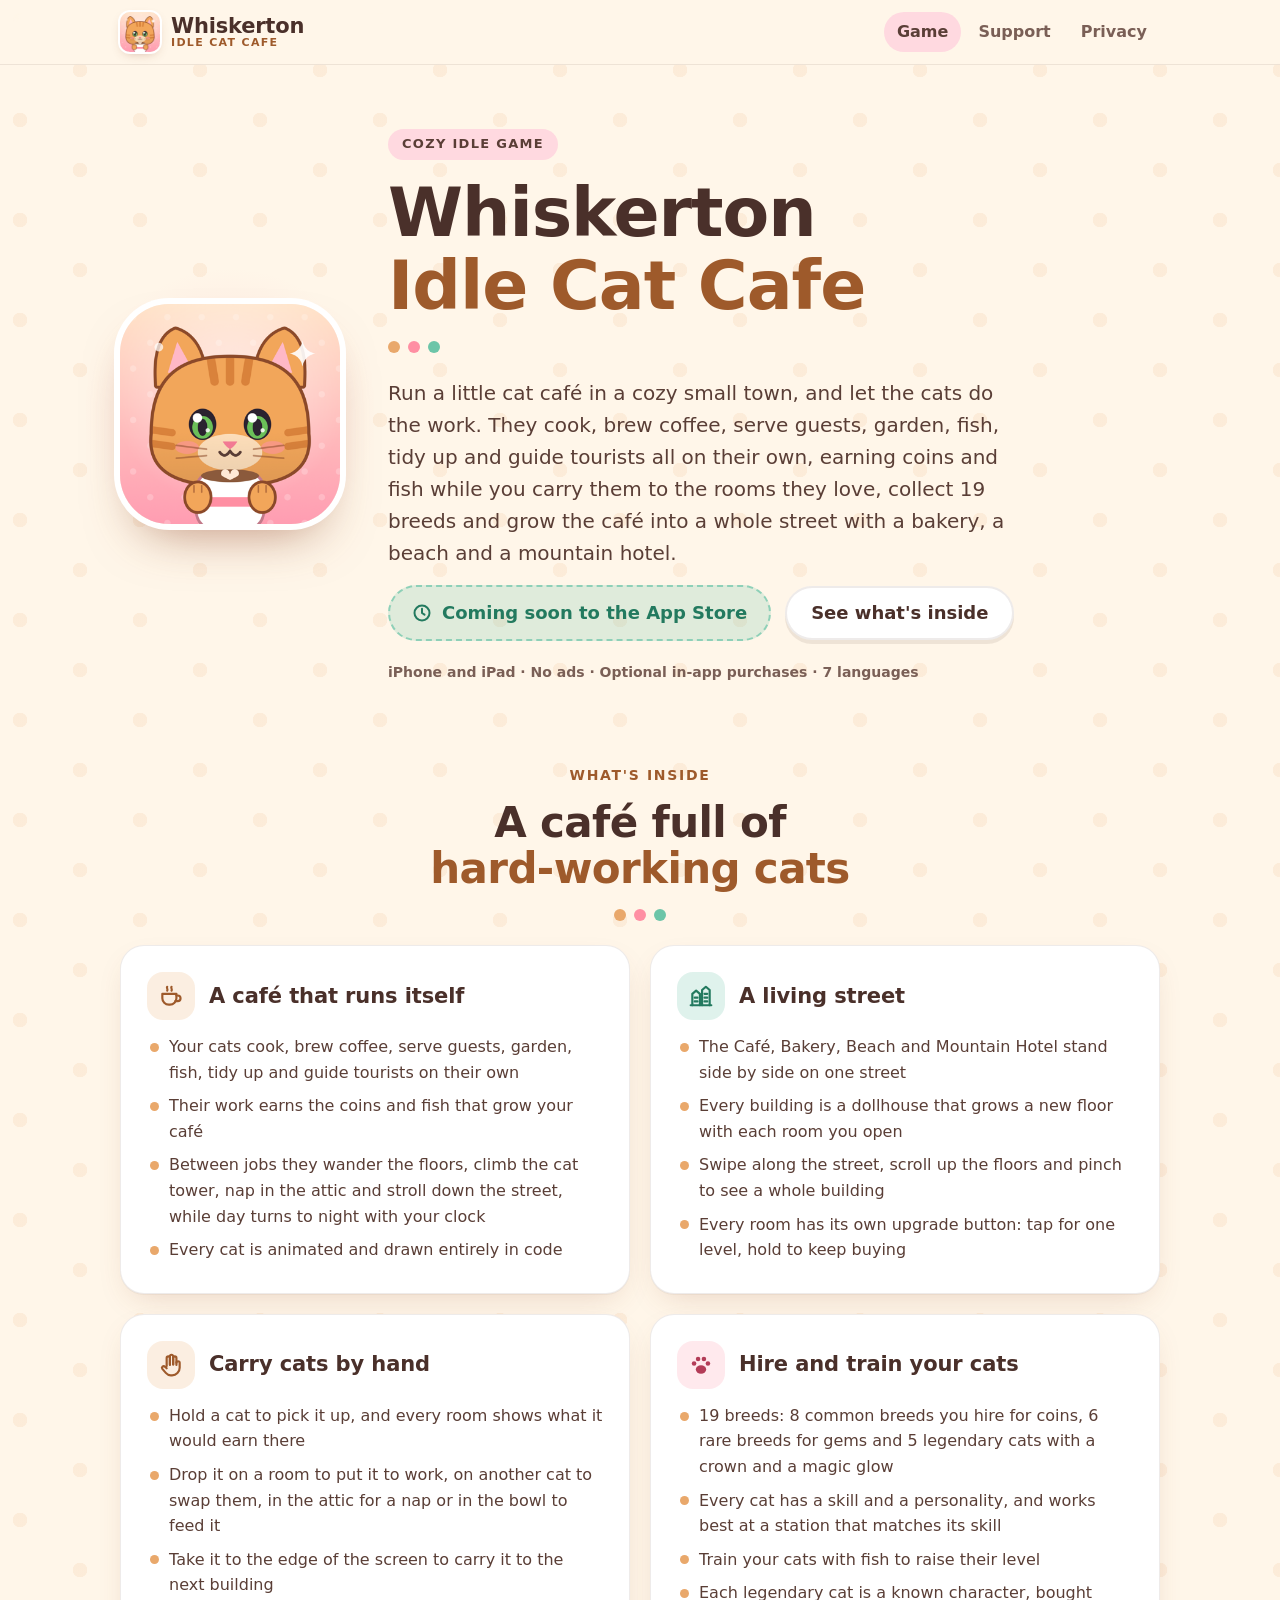
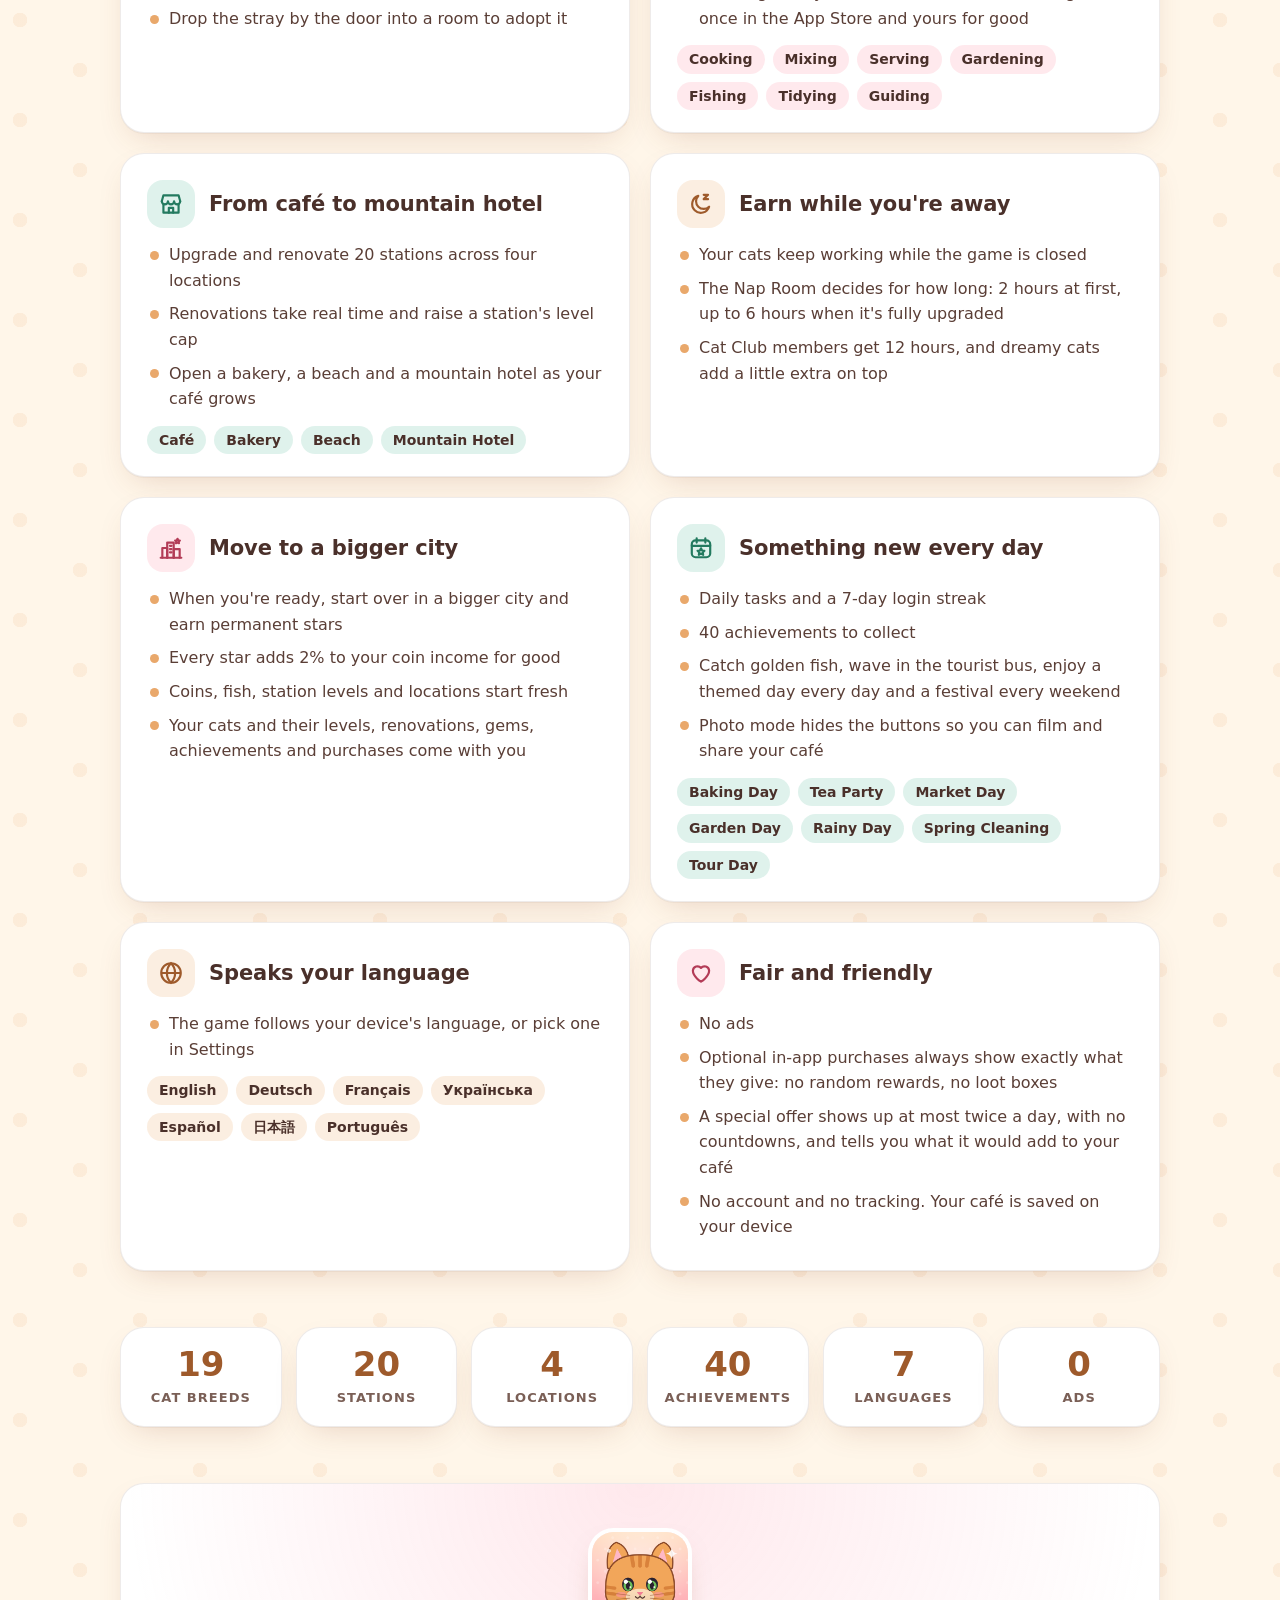
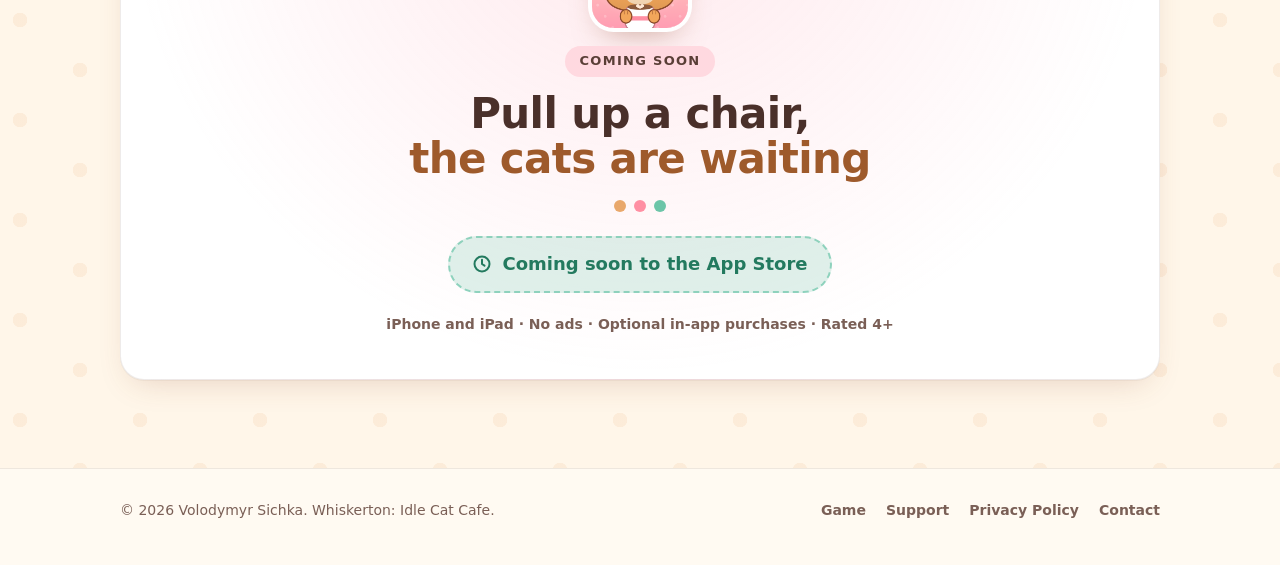
==== commit a0392b6d: "Describe the living street, carrying cats and legendary cats Co-Authored-By: Claude Opus 5.5 <norepl" ====
--- a/marketing.html
+++ b/marketing.html
@@ -4,7 +4,7 @@
     <meta charset="UTF-8" />
     <meta name="viewport" content="width=device-width, initial-scale=1.0" />
     <title>Whiskerton: Idle Cat Cafe – Cozy idle game for iPhone and iPad</title>
-    <meta name="description" content="Whiskerton: Idle Cat Cafe is a cozy idle game for iPhone and iPad. Run a cat café in a small town while your cats cook, brew coffee, serve guests, garden, fish, tidy up and guide tourists on their own. No ads. Coming soon to the App Store." />
+    <meta name="description" content="Whiskerton: Idle Cat Cafe is a cozy idle game for iPhone and iPad. Run a cat café in a small town while your cats cook, brew coffee, serve guests, garden, fish, tidy up and guide tourists on their own. Carry them by hand to the rooms they love and grow one cozy street. No ads. Coming soon to the App Store." />
     <link rel="canonical" href="https://vybgss.github.io/whiskerton-docs/marketing.html" />
     <meta name="color-scheme" content="light dark" />
     <meta name="theme-color" content="#FFF6E9" media="(prefers-color-scheme: light)" />
@@ -57,7 +57,7 @@
           <span class="kicker">Cozy idle game</span>
           <h1>Whiskerton<span class="soft">Idle Cat Cafe</span></h1>
           <div class="dots" aria-hidden="true"><i></i><i></i><i></i></div>
-          <p class="lead">Run a little cat café in a cozy small town, and let the cats do the work. They cook, brew coffee, serve guests, garden, fish, tidy up and guide tourists all on their own, earning coins and fish while you hire new cats, train them and grow the café into a bakery, a beach and a mountain hotel.</p>
+          <p class="lead">Run a little cat café in a cozy small town, and let the cats do the work. They cook, brew coffee, serve guests, garden, fish, tidy up and guide tourists all on their own, earning coins and fish while you carry them to the rooms they love, collect 19 breeds and grow the café into a whole street with a bakery, a beach and a mountain hotel.</p>
           <div class="actions">
             <span class="soon">
               <svg viewBox="0 0 24 24" fill="none" stroke="currentColor" stroke-width="2.4" stroke-linecap="round" stroke-linejoin="round" aria-hidden="true"><circle cx="12" cy="12" r="9" /><path d="M12 7v5l3 2" /></svg>
@@ -85,7 +85,34 @@
             <ul>
               <li>Your cats cook, brew coffee, serve guests, garden, fish, tidy up and guide tourists on their own</li>
               <li>Their work earns the coins and fish that grow your café</li>
+              <li>Between jobs they wander the floors, climb the cat tower, nap in the attic and stroll down the street, while day turns to night with your clock</li>
               <li>Every cat is animated and drawn entirely in code</li>
+            </ul>
+          </article>
+
+          <article class="card feature">
+            <h3>
+              <span class="bubble mint"><svg viewBox="0 0 24 24" fill="none" stroke="currentColor" stroke-width="2" stroke-linecap="round" stroke-linejoin="round" aria-hidden="true"><path d="M2.5 20.5h19" /><path d="M4 20.5V10l3.5-3 3.5 3v10.5" /><path d="M13 20.5V6.5l3.5-3 3.5 3v14" /><path d="M6.2 13.5h2.6M6.2 17h2.6M15.2 10h2.6M15.2 13.5h2.6M15.2 17h2.6" /></svg></span>
+              A living street
+            </h3>
+            <ul>
+              <li>The Café, Bakery, Beach and Mountain Hotel stand side by side on one street</li>
+              <li>Every building is a dollhouse that grows a new floor with each room you open</li>
+              <li>Swipe along the street, scroll up the floors and pinch to see a whole building</li>
+              <li>Every room has its own upgrade button: tap for one level, hold to keep buying</li>
+            </ul>
+          </article>
+
+          <article class="card feature">
+            <h3>
+              <span class="bubble"><svg viewBox="0 0 24 24" fill="none" stroke="currentColor" stroke-width="2" stroke-linecap="round" stroke-linejoin="round" aria-hidden="true"><path d="M8 13V5.5a1.5 1.5 0 0 1 3 0V12" /><path d="M11 11.5V4a1.5 1.5 0 0 1 3 0v7.5" /><path d="M14 11.5V5.5a1.5 1.5 0 0 1 3 0V12" /><path d="M17 10a1.5 1.5 0 0 1 3 0v4.5a7 7 0 0 1-7 7h-1.2a6 6 0 0 1-4.6-2.2L4 15.6a1.6 1.6 0 0 1 2.4-2.1L8 15" /></svg></span>
+              Carry cats by hand
+            </h3>
+            <ul>
+              <li>Hold a cat to pick it up, and every room shows what it would earn there</li>
+              <li>Drop it on a room to put it to work, on another cat to swap them, in the attic for a nap or in the bowl to feed it</li>
+              <li>Take it to the edge of the screen to carry it to the next building</li>
+              <li>Drop the stray by the door into a room to adopt it</li>
             </ul>
           </article>
 
@@ -95,9 +122,10 @@
               Hire and train your cats
             </h3>
             <ul>
-              <li>14 breeds: 8 common breeds you hire for coins and 6 rare breeds for gems</li>
+              <li>19 breeds: 8 common breeds you hire for coins, 6 rare breeds for gems and 5 legendary cats with a crown and a magic glow</li>
               <li>Every cat has a skill and a personality, and works best at a station that matches its skill</li>
               <li>Train your cats with fish to raise their level</li>
+              <li>Each legendary cat is a known character, bought once in the App Store and yours for good</li>
             </ul>
             <div class="chips">
               <span class="chip pink">Cooking</span>
@@ -162,6 +190,7 @@
               <li>Daily tasks and a 7-day login streak</li>
               <li>40 achievements to collect</li>
               <li>Catch golden fish, wave in the tourist bus, enjoy a themed day every day and a festival every weekend</li>
+              <li>Photo mode hides the buttons so you can film and share your café</li>
             </ul>
             <div class="chips">
               <span class="chip mint">Baking Day</span>
@@ -201,6 +230,7 @@
             <ul>
               <li>No ads</li>
               <li>Optional in-app purchases always show exactly what they give: no random rewards, no loot boxes</li>
+              <li>A special offer shows up at most twice a day, with no countdowns, and tells you what it would add to your café</li>
               <li>No account and no tracking. Your café is saved on your device</li>
             </ul>
           </article>
@@ -209,7 +239,7 @@
 
       <section class="block">
         <div class="facts">
-          <div class="card fact"><b>14</b><span>Cat breeds</span></div>
+          <div class="card fact"><b>19</b><span>Cat breeds</span></div>
           <div class="card fact"><b>20</b><span>Stations</span></div>
           <div class="card fact"><b>4</b><span>Locations</span></div>
           <div class="card fact"><b>40</b><span>Achievements</span></div>
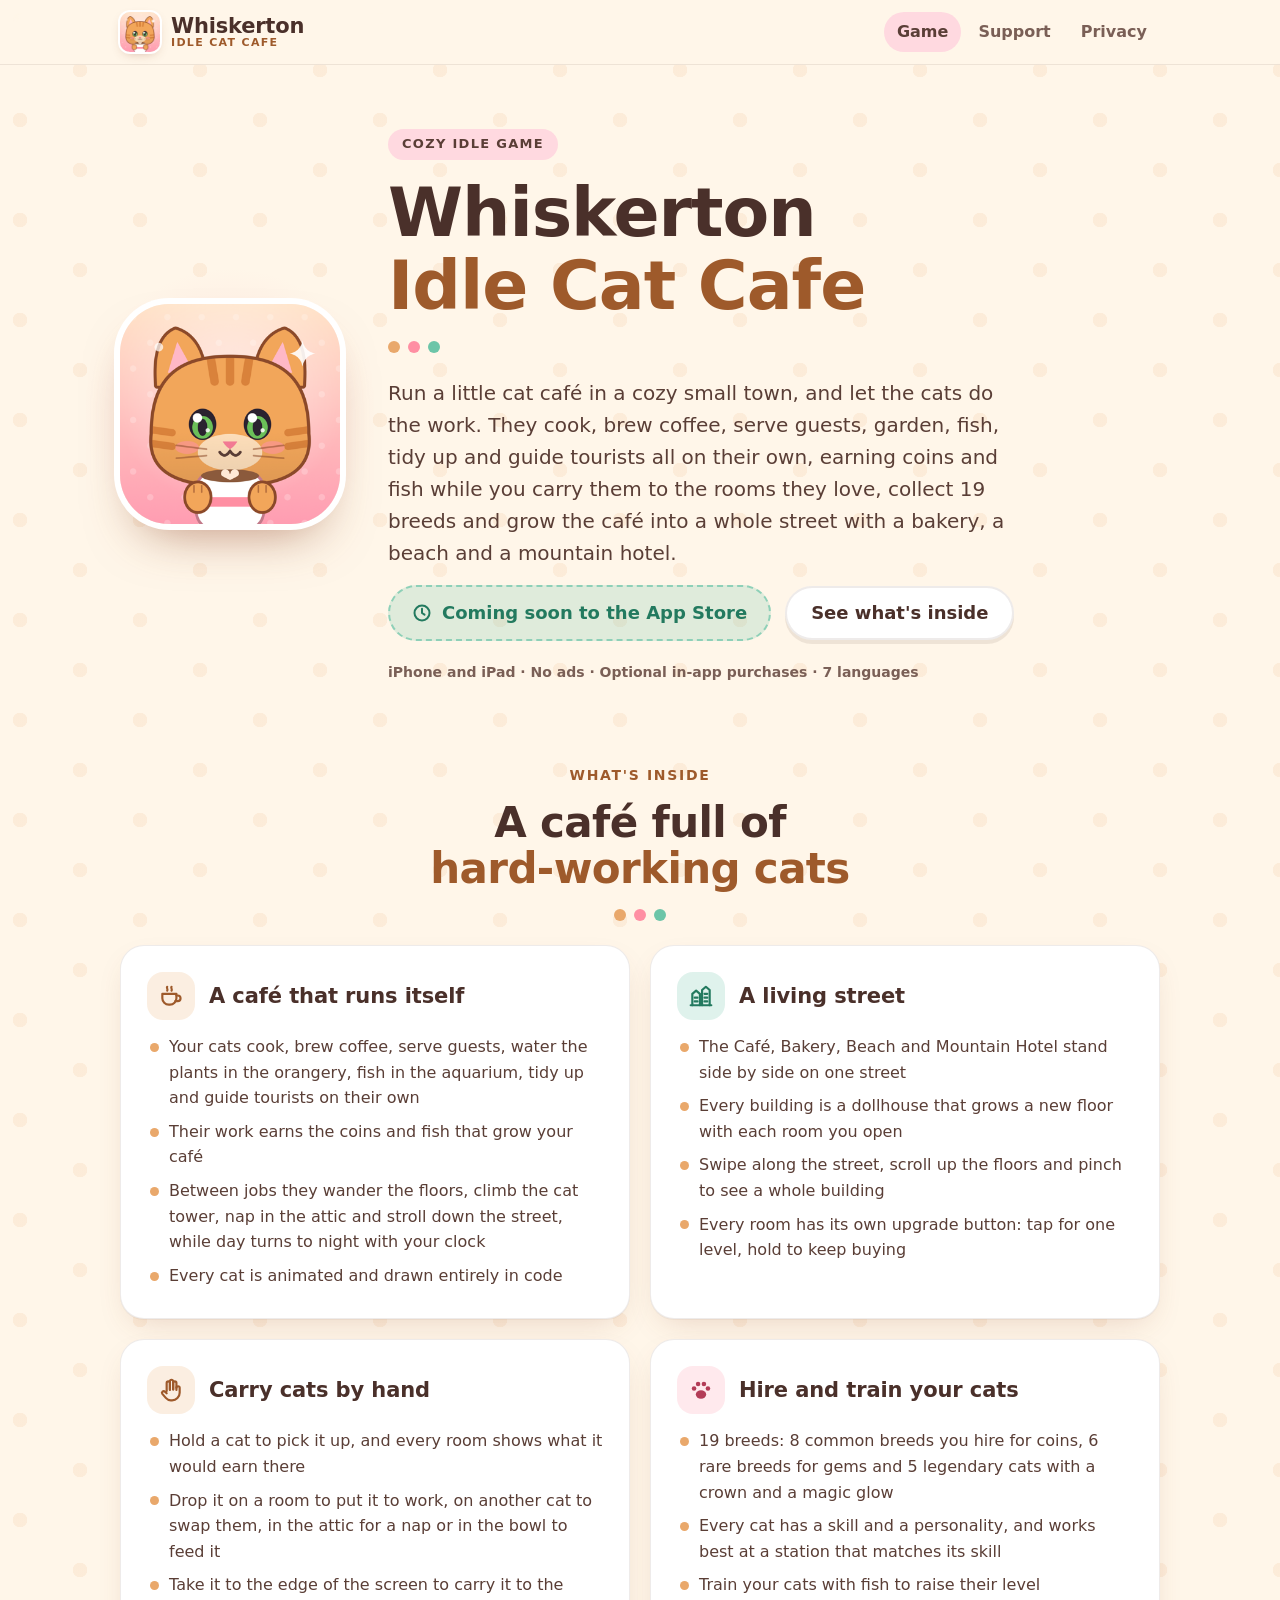
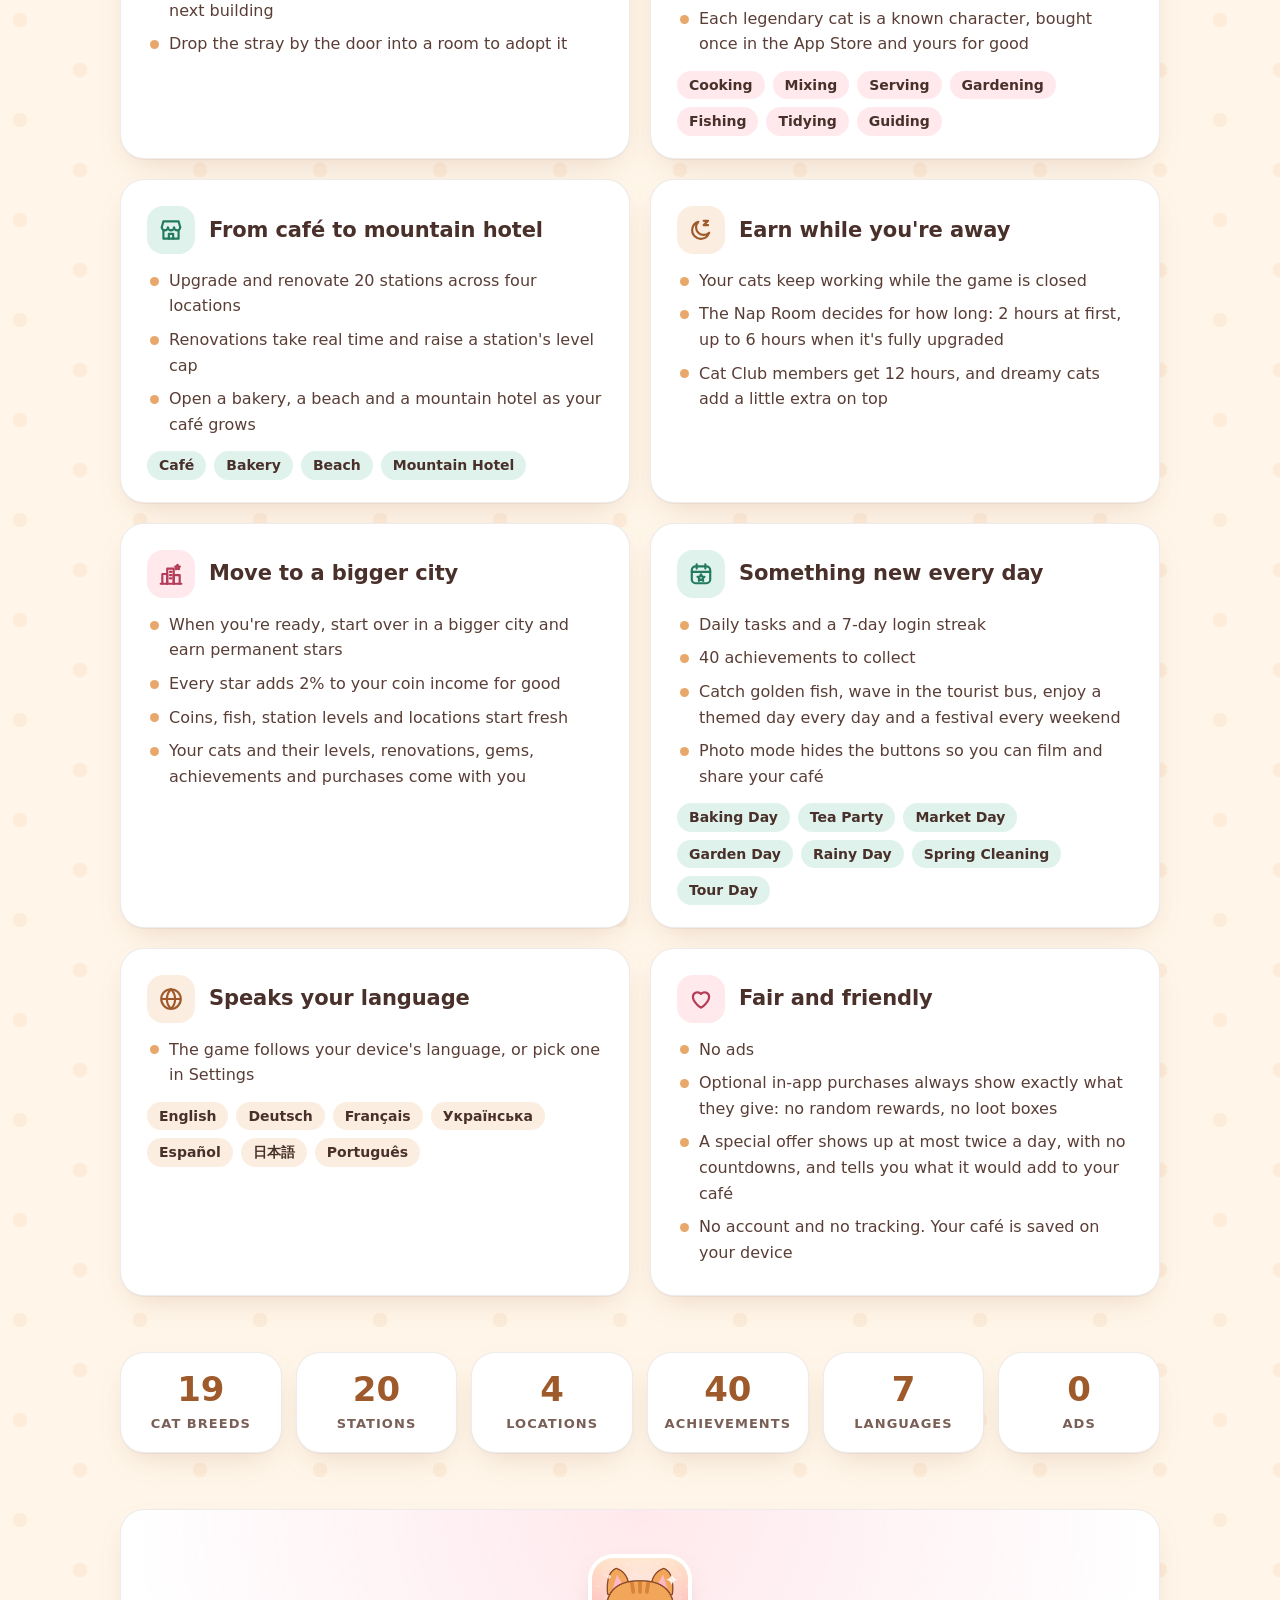
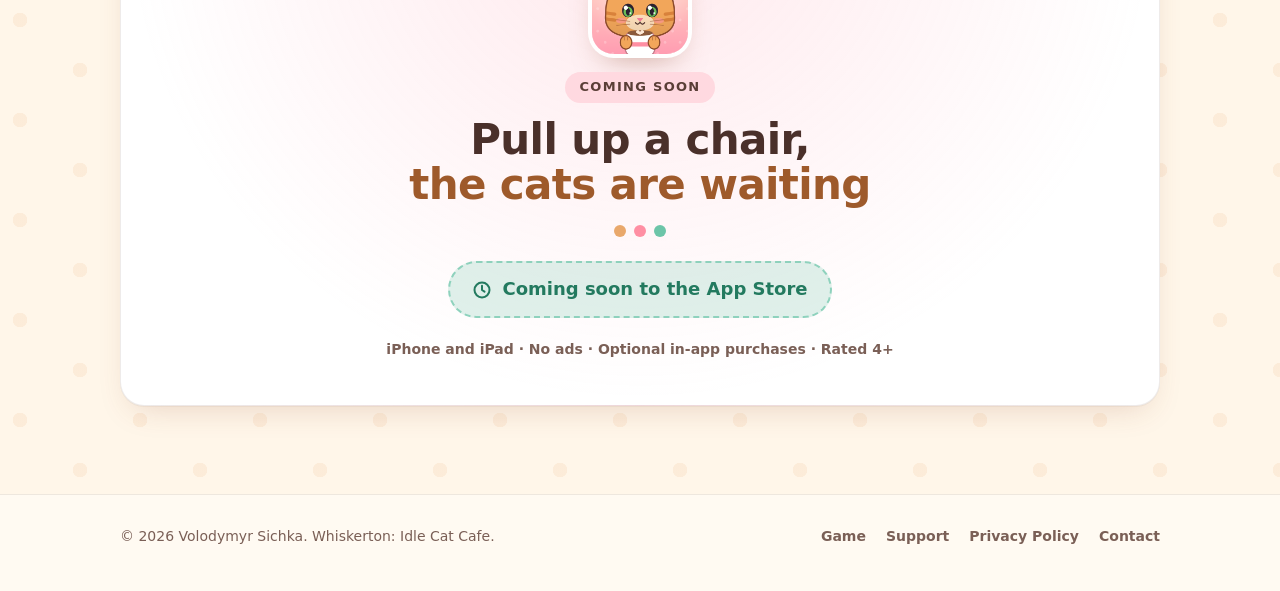
==== commit ba8b1100: "Mention the orangery and the aquarium on the marketing page" ====
--- a/marketing.html
+++ b/marketing.html
@@ -83,7 +83,7 @@
               A café that runs itself
             </h3>
             <ul>
-              <li>Your cats cook, brew coffee, serve guests, garden, fish, tidy up and guide tourists on their own</li>
+              <li>Your cats cook, brew coffee, serve guests, water the plants in the orangery, fish in the aquarium, tidy up and guide tourists on their own</li>
               <li>Their work earns the coins and fish that grow your café</li>
               <li>Between jobs they wander the floors, climb the cat tower, nap in the attic and stroll down the street, while day turns to night with your clock</li>
               <li>Every cat is animated and drawn entirely in code</li>
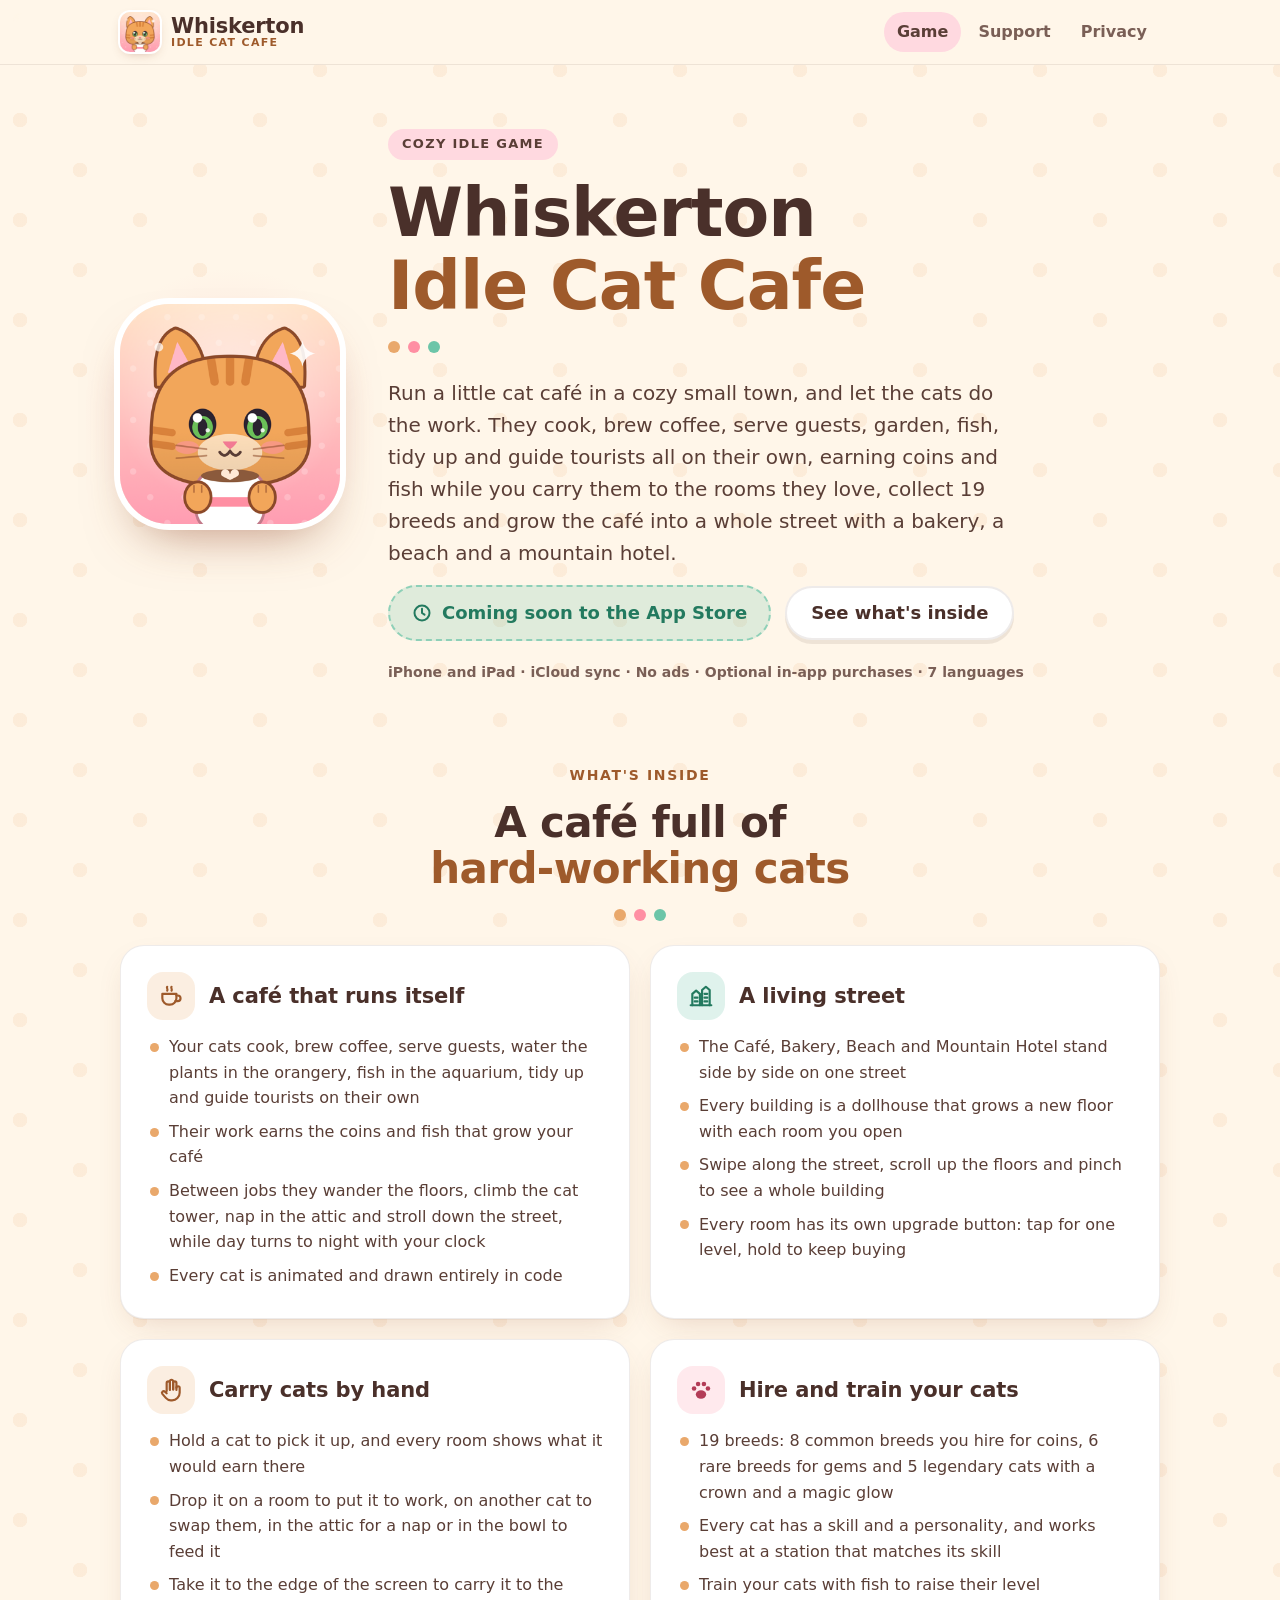
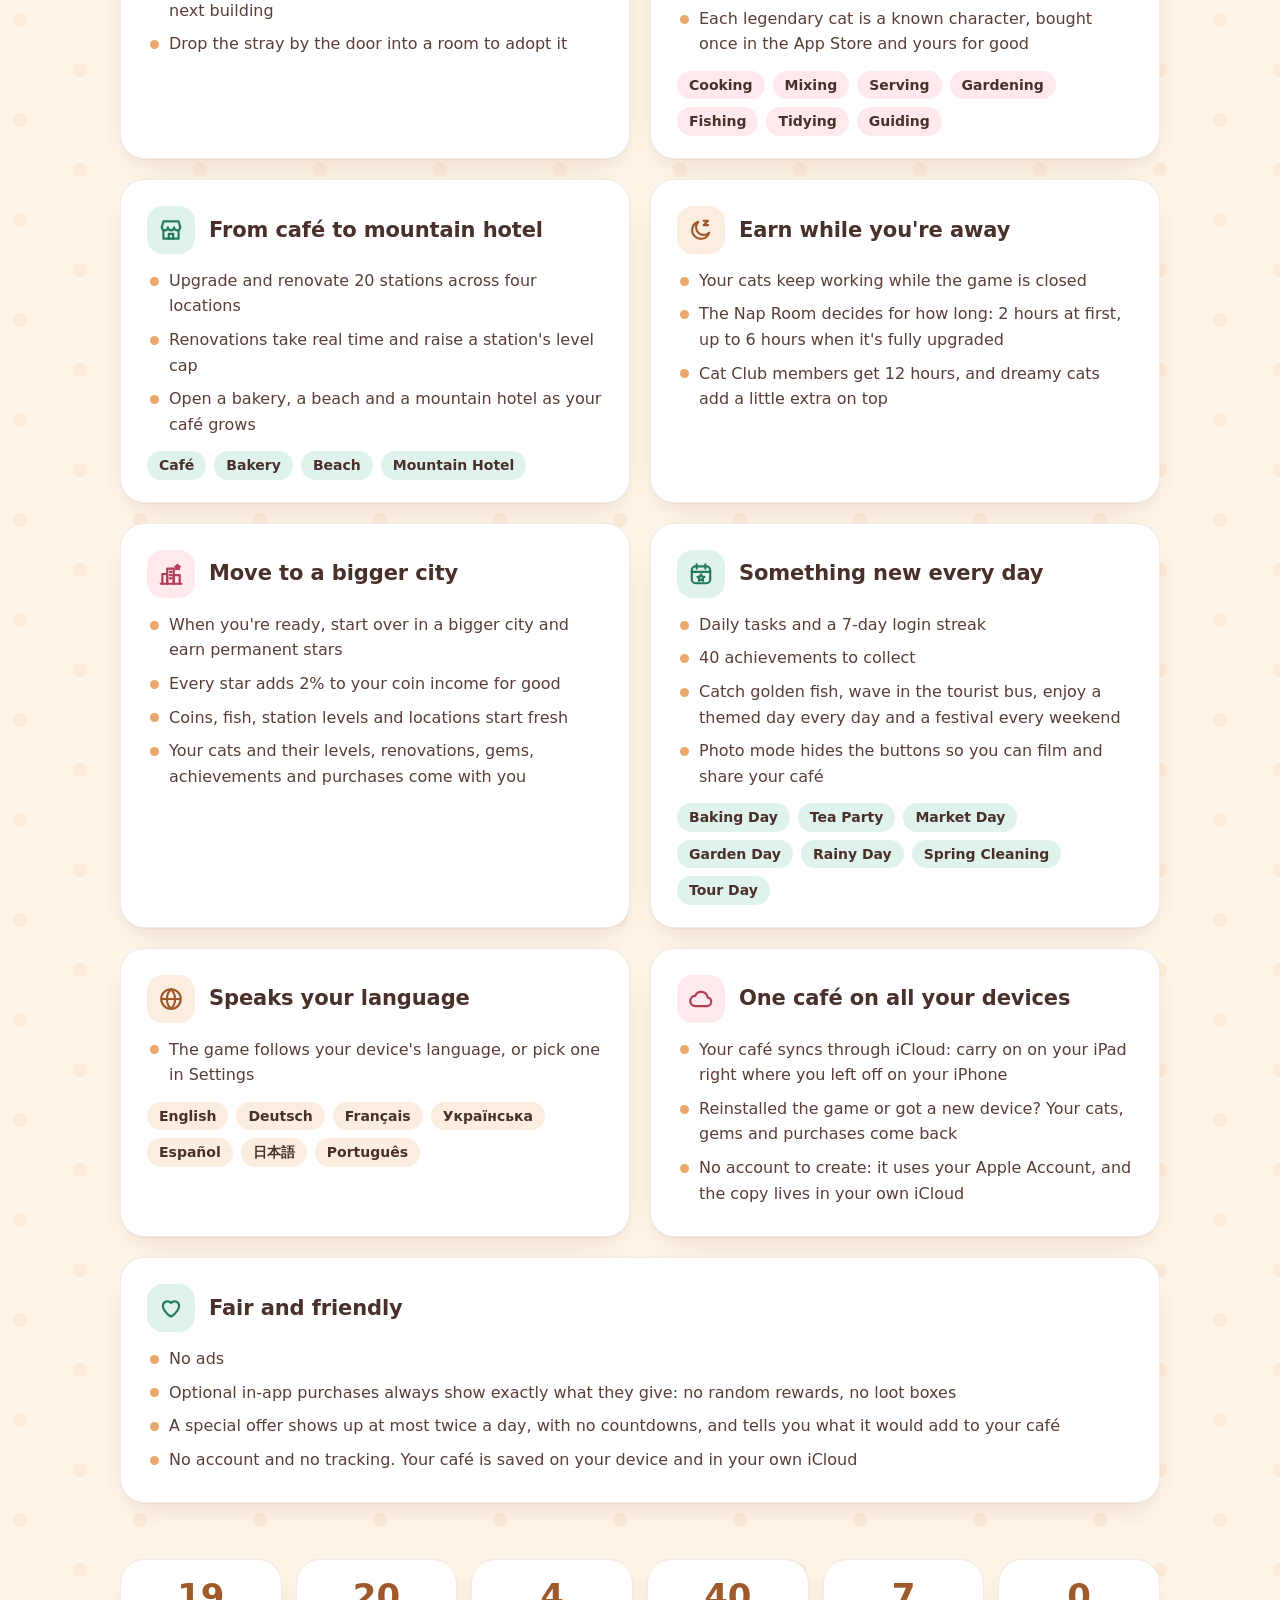
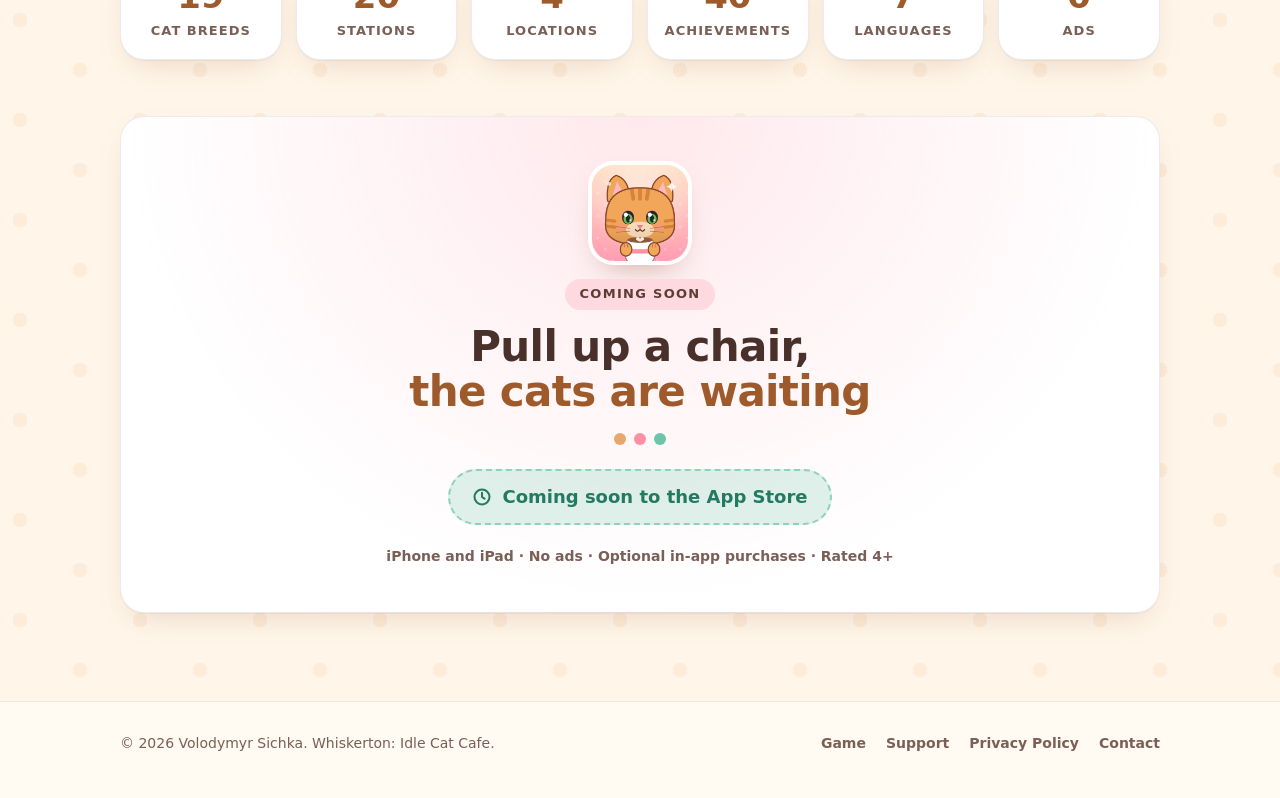
==== commit db8e1115: "Describe iCloud sync on the marketing, support and privacy pages" ====
--- a/marketing.html
+++ b/marketing.html
@@ -65,7 +65,7 @@
             </span>
             <a class="btn secondary" href="#features">See what's inside</a>
           </div>
-          <p class="meta">iPhone and iPad · No ads · Optional in-app purchases · 7 languages</p>
+          <p class="meta">iPhone and iPad · iCloud sync · No ads · Optional in-app purchases · 7 languages</p>
         </div>
       </section>
 
@@ -224,14 +224,26 @@
 
           <article class="card feature">
             <h3>
-              <span class="bubble pink"><svg viewBox="0 0 24 24" fill="none" stroke="currentColor" stroke-width="2" stroke-linecap="round" stroke-linejoin="round" aria-hidden="true"><path d="M12 20s-7.5-4.6-7.5-10.2A4.3 4.3 0 0 1 12 7.3a4.3 4.3 0 0 1 7.5 2.5C19.5 15.4 12 20 12 20z" /></svg></span>
+              <span class="bubble pink"><svg viewBox="0 0 24 24" fill="none" stroke="currentColor" stroke-width="2" stroke-linecap="round" stroke-linejoin="round" aria-hidden="true"><path d="M7 18.5h10.5a4 4 0 0 0 .6-7.95A6 6 0 0 0 6.6 9.1 4.7 4.7 0 0 0 7 18.5z" /></svg></span>
+              One café on all your devices
+            </h3>
+            <ul>
+              <li>Your café syncs through iCloud: carry on on your iPad right where you left off on your iPhone</li>
+              <li>Reinstalled the game or got a new device? Your cats, gems and purchases come back</li>
+              <li>No account to create: it uses your Apple Account, and the copy lives in your own iCloud</li>
+            </ul>
+          </article>
+
+          <article class="card feature">
+            <h3>
+              <span class="bubble mint"><svg viewBox="0 0 24 24" fill="none" stroke="currentColor" stroke-width="2" stroke-linecap="round" stroke-linejoin="round" aria-hidden="true"><path d="M12 20s-7.5-4.6-7.5-10.2A4.3 4.3 0 0 1 12 7.3a4.3 4.3 0 0 1 7.5 2.5C19.5 15.4 12 20 12 20z" /></svg></span>
               Fair and friendly
             </h3>
             <ul>
               <li>No ads</li>
               <li>Optional in-app purchases always show exactly what they give: no random rewards, no loot boxes</li>
               <li>A special offer shows up at most twice a day, with no countdowns, and tells you what it would add to your café</li>
-              <li>No account and no tracking. Your café is saved on your device</li>
+              <li>No account and no tracking. Your café is saved on your device and in your own iCloud</li>
             </ul>
           </article>
         </div>
--- a/assets/site.css
+++ b/assets/site.css
@@ -547,6 +547,11 @@
   gap: 20px;
 }
 
+/* An odd card out at the end spans the row instead of leaving a hole beside it. */
+.features > .feature:last-child:nth-child(odd) {
+  grid-column: 1 / -1;
+}
+
 .feature h3 {
   display: flex;
   align-items: center;
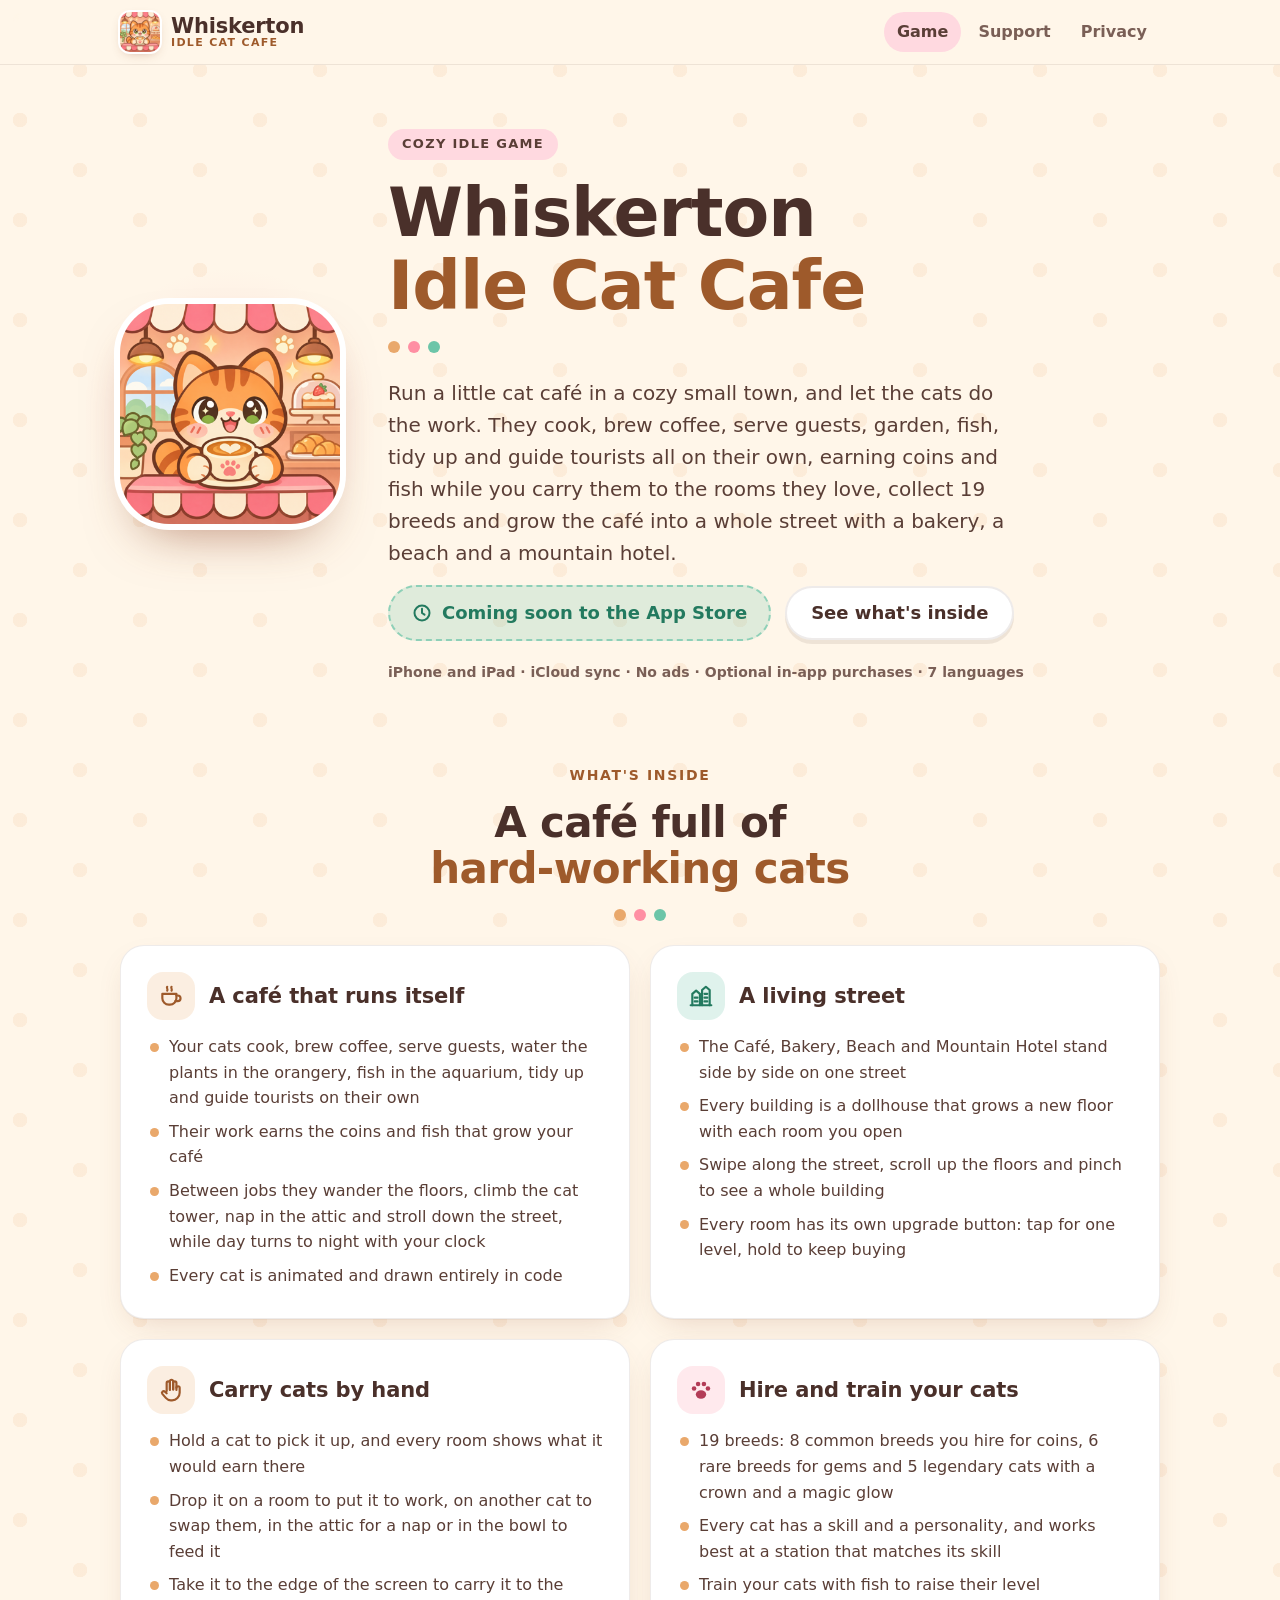
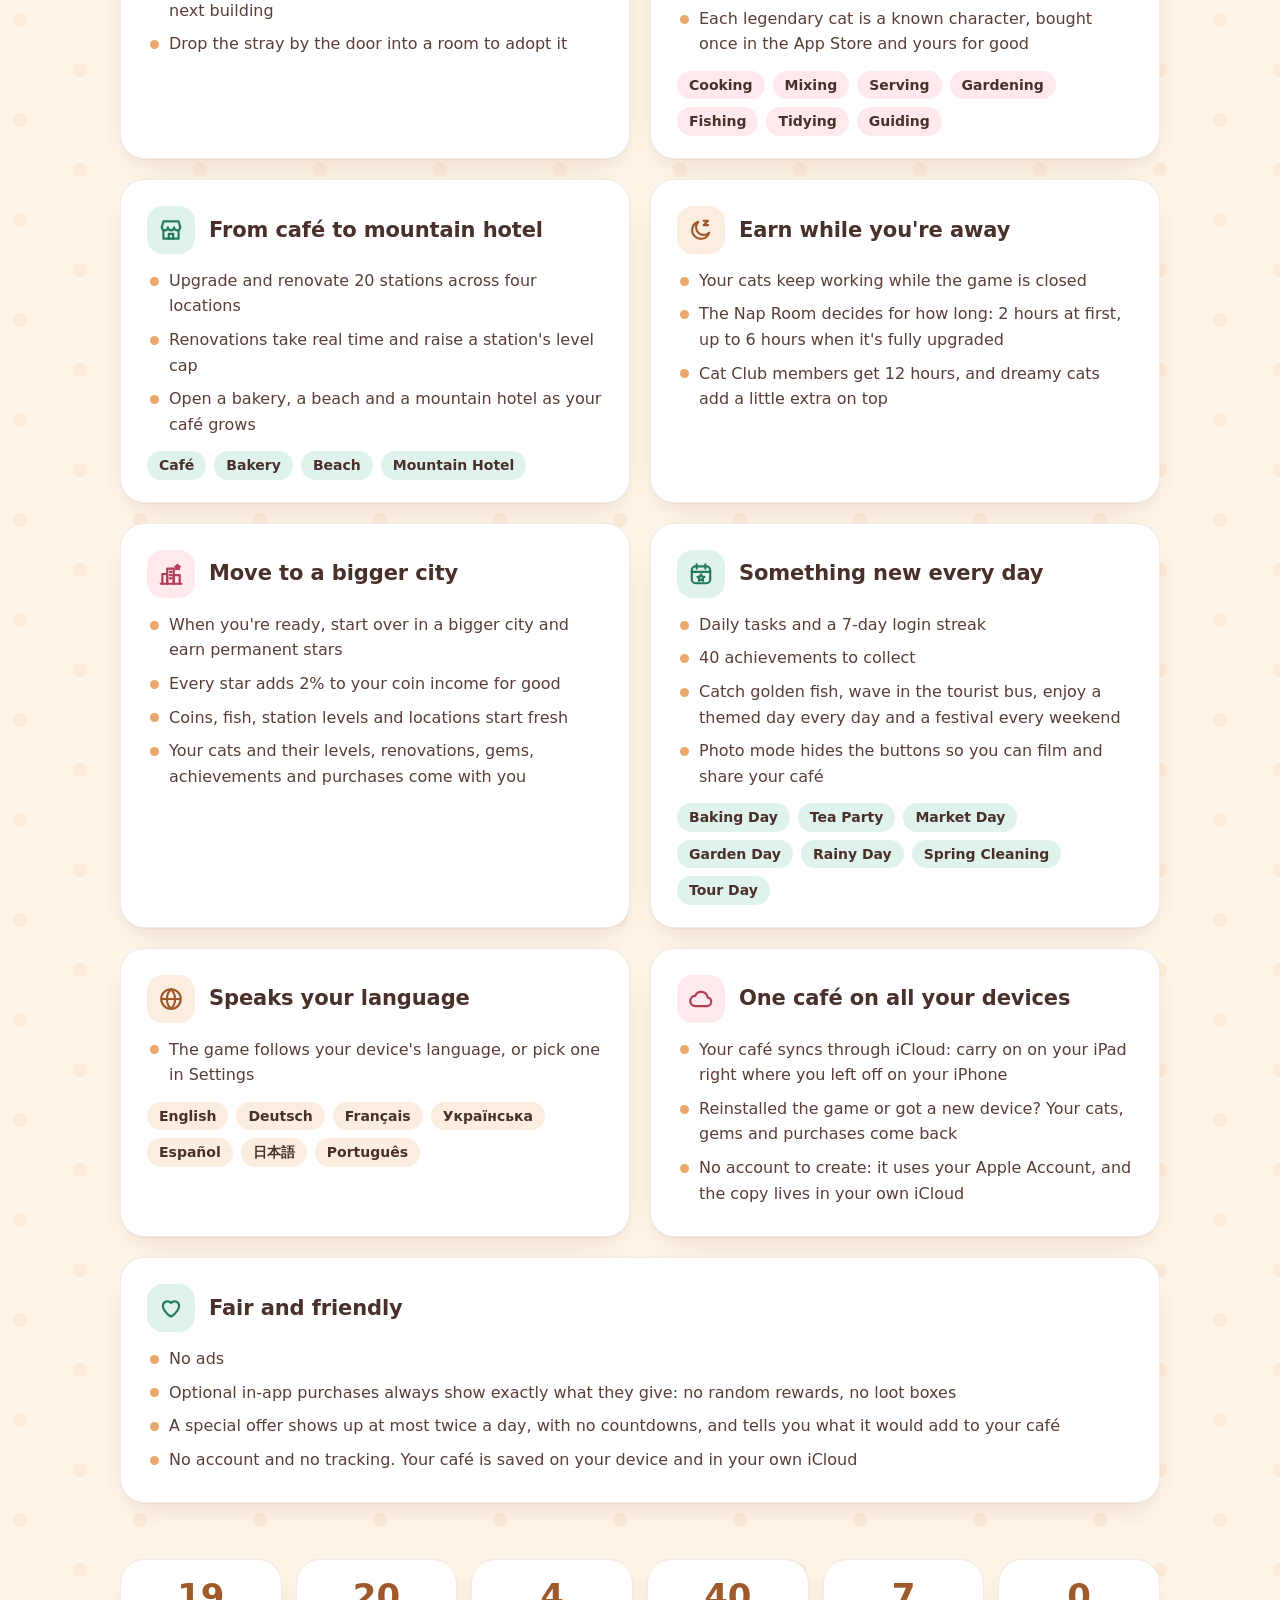
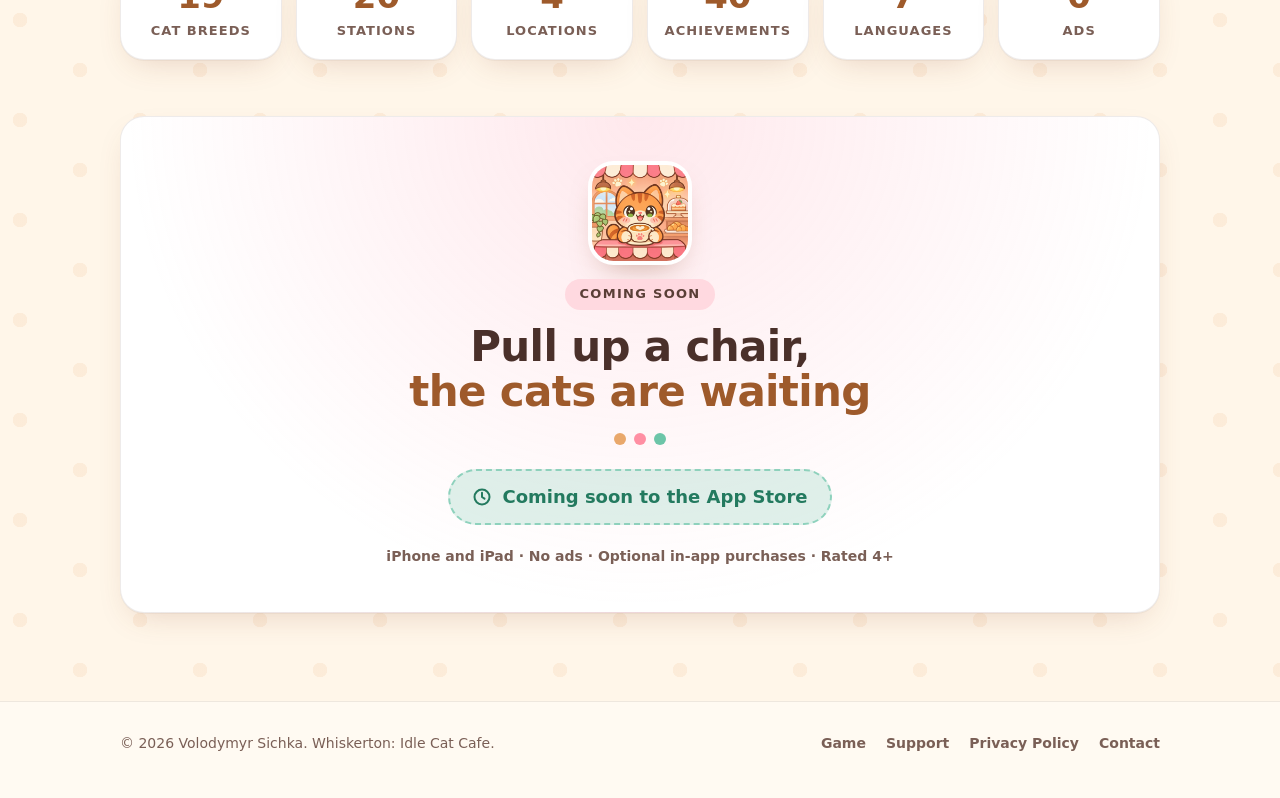
==== commit 1e4a10d9: "Show the new logo in the icons, favicons and social preview Co-Authored-By: Claude Opus 5.5 <noreply" ====
--- a/marketing.html
+++ b/marketing.html
@@ -17,7 +17,7 @@
     <meta property="og:image" content="https://vybgss.github.io/whiskerton-docs/assets/og-image.jpg" />
     <meta property="og:image:width" content="1200" />
     <meta property="og:image:height" content="630" />
-    <meta property="og:image:alt" content="The Whiskerton icon, an orange tabby cat with a cup of cocoa, next to the title Whiskerton: Idle Cat Cafe" />
+    <meta property="og:image:alt" content="The Whiskerton icon, a smiling orange tabby cat holding a latte in a cozy café, next to the title Whiskerton: Idle Cat Cafe" />
     <meta name="twitter:card" content="summary_large_image" />
     <link rel="icon" href="assets/favicon.ico" sizes="16x16 32x32 48x48" />
     <link rel="icon" type="image/png" sizes="64x64" href="assets/favicon.png" media="(prefers-color-scheme: light)" />
@@ -49,7 +49,7 @@
         <div class="hero-icon">
           <picture>
             <source srcset="assets/img/icon-dark.png" media="(prefers-color-scheme: dark)" />
-            <img src="assets/img/icon.png" width="220" height="220" alt="The Whiskerton app icon: a smiling orange tabby cat holding a cup of cocoa" />
+            <img src="assets/img/icon.png" width="220" height="220" alt="The Whiskerton app icon: a smiling orange tabby cat holding a latte at the counter of a cozy café under a pink awning" />
           </picture>
         </div>
 
--- a/assets/site.css
+++ b/assets/site.css
@@ -85,7 +85,7 @@
   margin: 0;
   min-height: 100vh;
   background-color: var(--bg);
-  /* Polka dots, like the icon's background. */
+  /* Soft polka dots on the cream paper. */
   background-image:
     radial-gradient(circle at 20px 20px, var(--dot) 0 7px, transparent 7.5px),
     radial-gradient(circle at 80px 70px, var(--dot) 0 7px, transparent 7.5px);
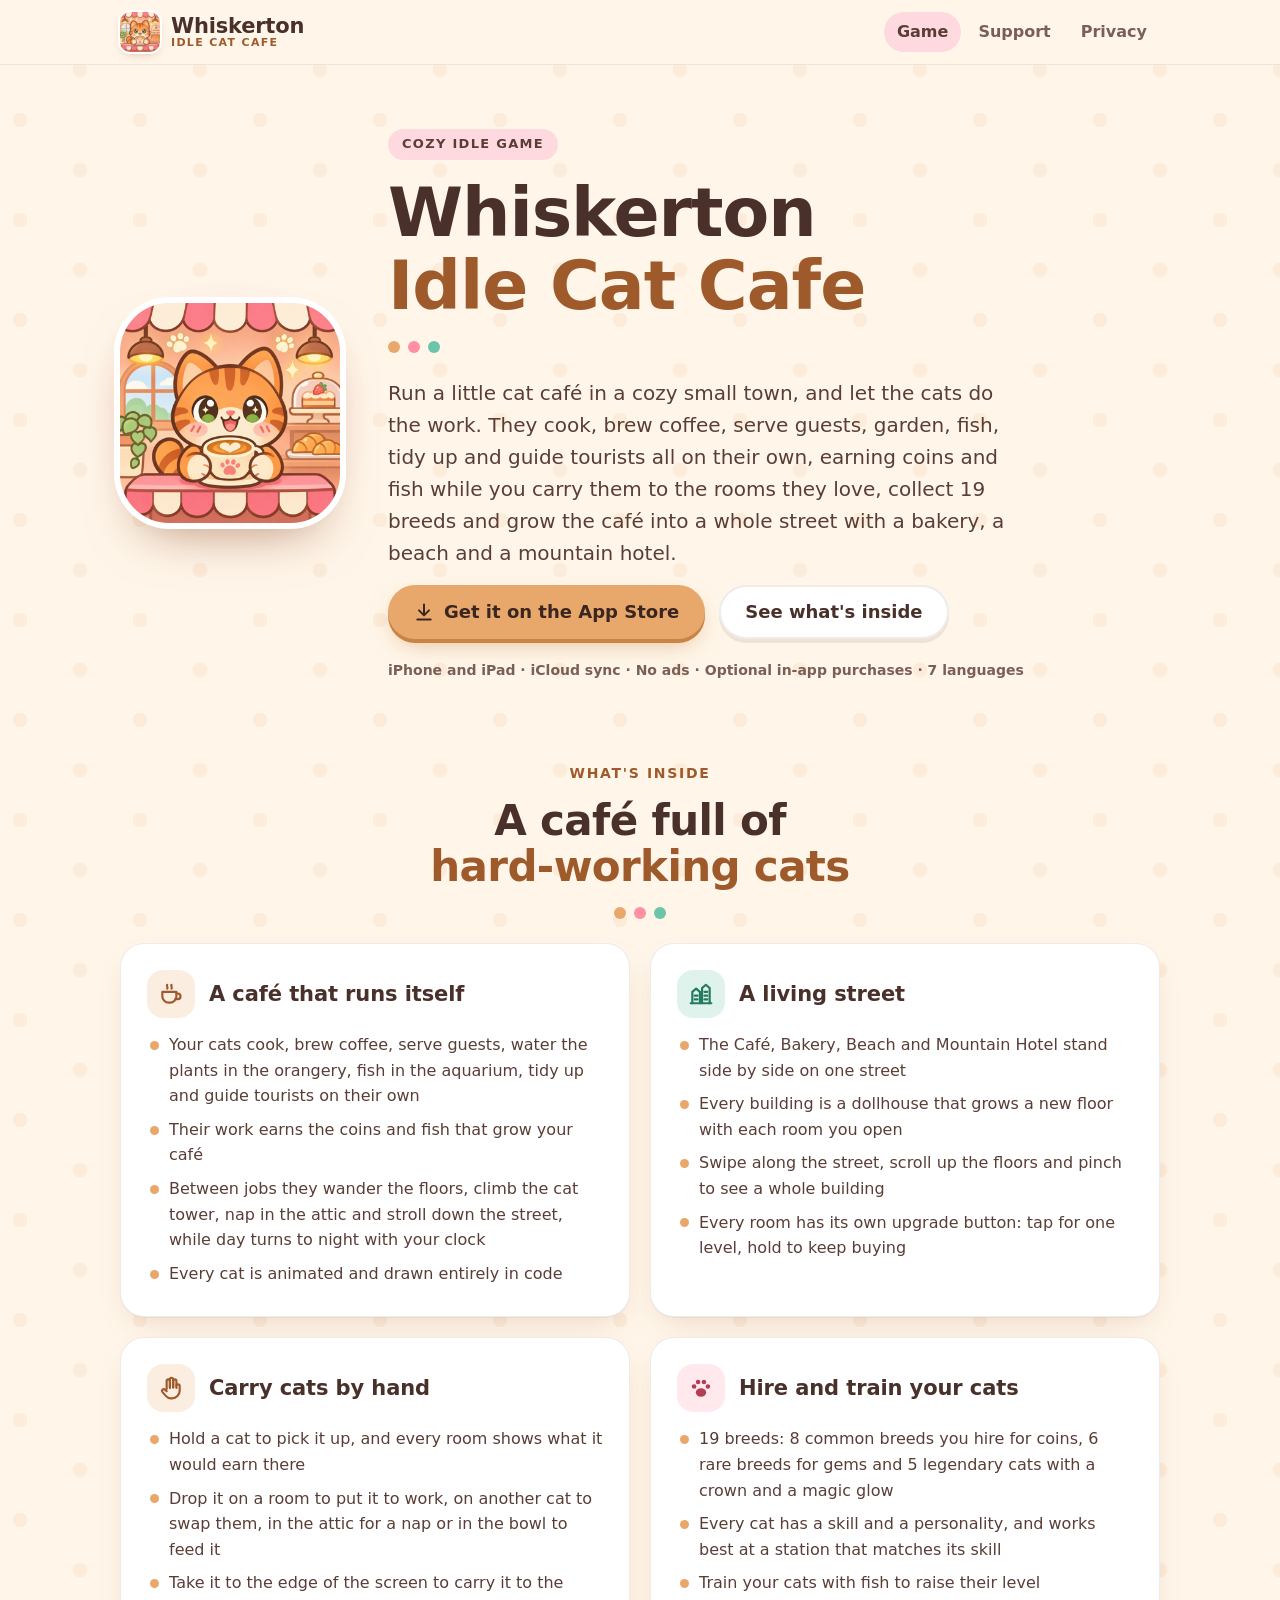
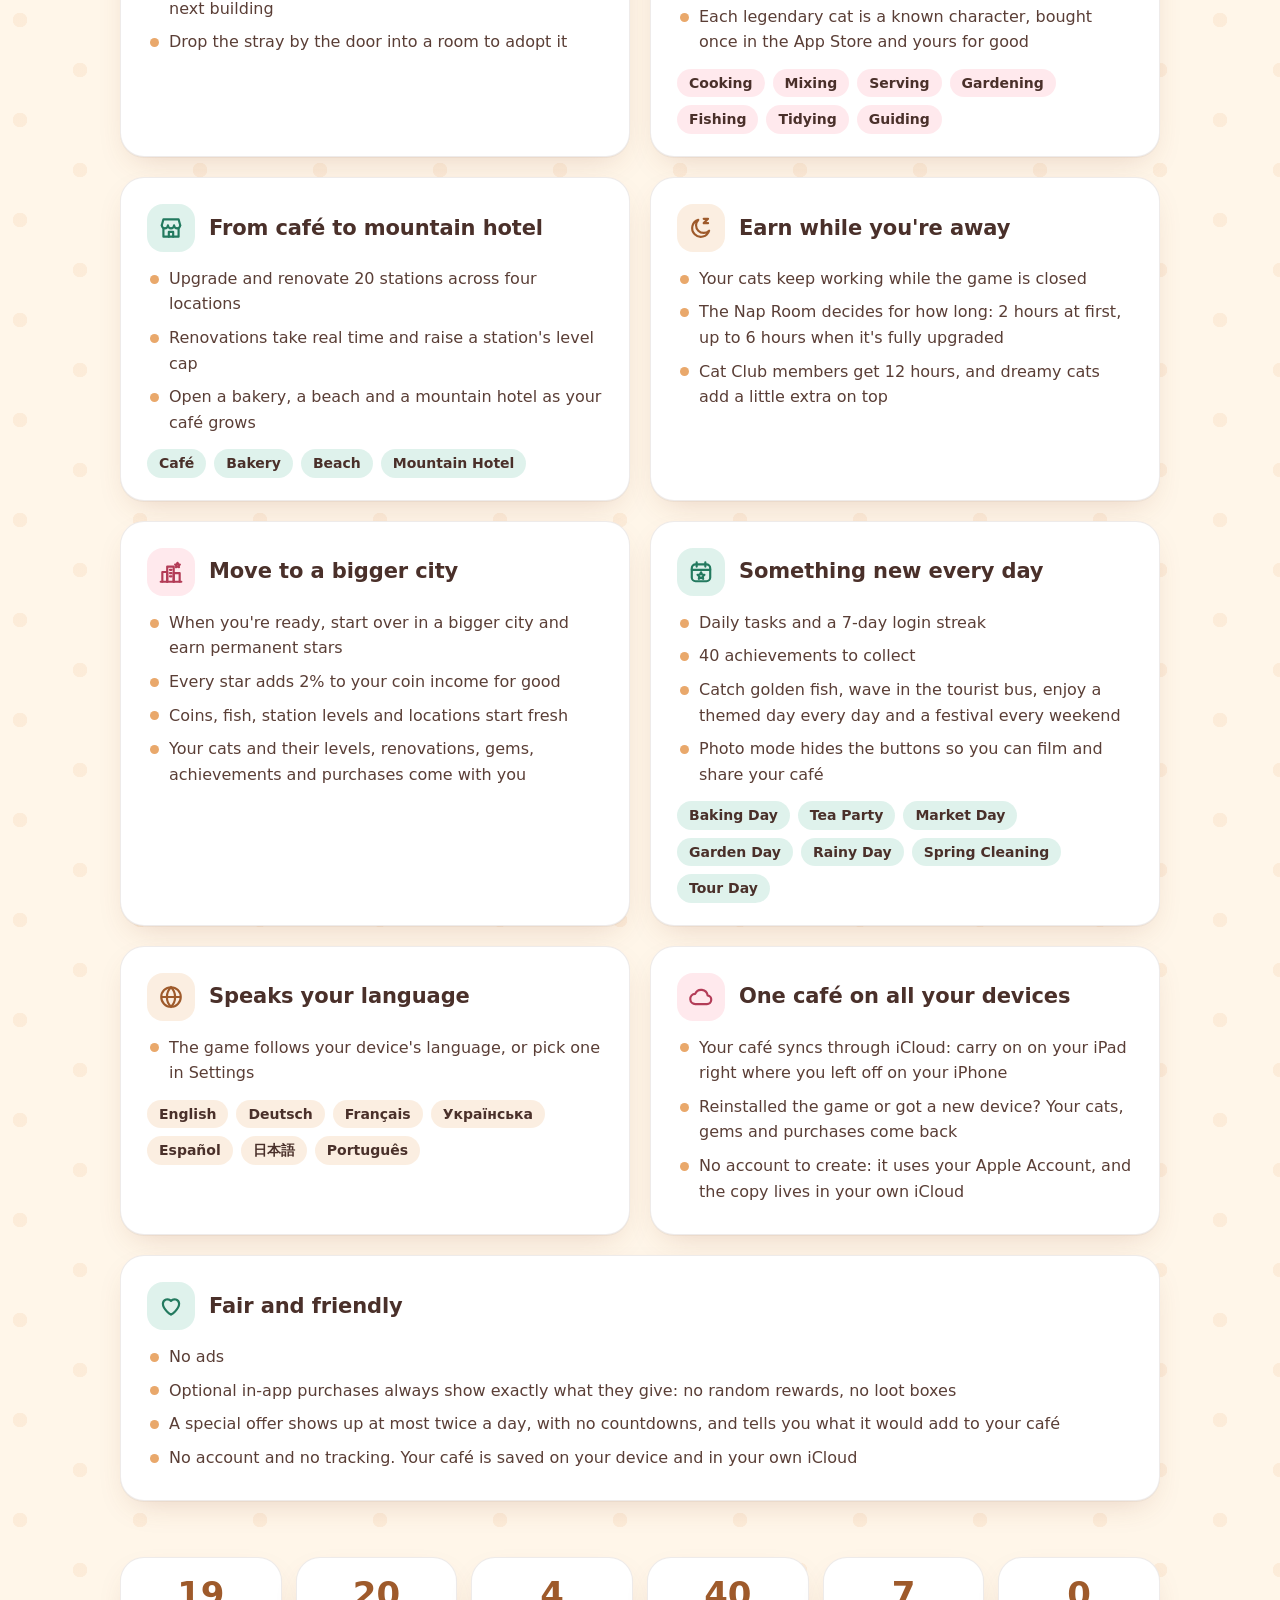
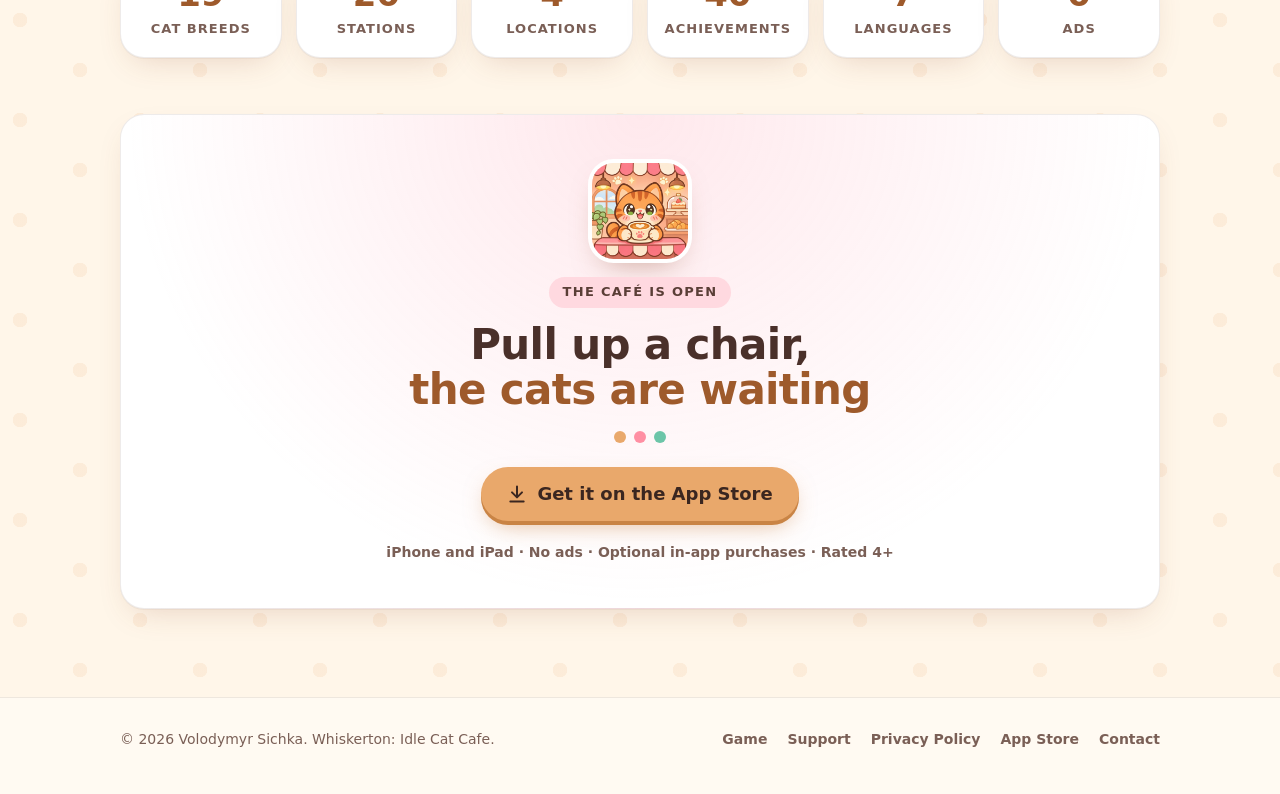
==== commit f752a13f: "Link the App Store page instead of a Coming soon badge Co-Authored-By: Claude Opus 5.5 <noreply@anth" ====
--- a/marketing.html
+++ b/marketing.html
@@ -4,7 +4,8 @@
     <meta charset="UTF-8" />
     <meta name="viewport" content="width=device-width, initial-scale=1.0" />
     <title>Whiskerton: Idle Cat Cafe – Cozy idle game for iPhone and iPad</title>
-    <meta name="description" content="Whiskerton: Idle Cat Cafe is a cozy idle game for iPhone and iPad. Run a cat café in a small town while your cats cook, brew coffee, serve guests, garden, fish, tidy up and guide tourists on their own. Carry them by hand to the rooms they love and grow one cozy street. No ads. Coming soon to the App Store." />
+    <meta name="description" content="Whiskerton: Idle Cat Cafe is a cozy idle game for iPhone and iPad. Run a cat café in a small town while your cats cook, brew coffee, serve guests, garden, fish, tidy up and guide tourists on their own. Carry them by hand to the rooms they love and grow one cozy street. No ads. Get it on the App Store." />
+    <meta name="apple-itunes-app" content="app-id=6835946450" />
     <link rel="canonical" href="https://vybgss.github.io/whiskerton-docs/marketing.html" />
     <meta name="color-scheme" content="light dark" />
     <meta name="theme-color" content="#FFF6E9" media="(prefers-color-scheme: light)" />
@@ -12,7 +13,7 @@
     <meta property="og:type" content="website" />
     <meta property="og:site_name" content="Whiskerton: Idle Cat Cafe" />
     <meta property="og:title" content="Whiskerton: Idle Cat Cafe" />
-    <meta property="og:description" content="Run a cozy cat café where the cats do all the work. An idle game for iPhone and iPad, coming soon to the App Store." />
+    <meta property="og:description" content="Run a cozy cat café where the cats do all the work. An idle game for iPhone and iPad on the App Store." />
     <meta property="og:url" content="https://vybgss.github.io/whiskerton-docs/marketing.html" />
     <meta property="og:image" content="https://vybgss.github.io/whiskerton-docs/assets/og-image.jpg" />
     <meta property="og:image:width" content="1200" />
@@ -59,10 +60,10 @@
           <div class="dots" aria-hidden="true"><i></i><i></i><i></i></div>
           <p class="lead">Run a little cat café in a cozy small town, and let the cats do the work. They cook, brew coffee, serve guests, garden, fish, tidy up and guide tourists all on their own, earning coins and fish while you carry them to the rooms they love, collect 19 breeds and grow the café into a whole street with a bakery, a beach and a mountain hotel.</p>
           <div class="actions">
-            <span class="soon">
-              <svg viewBox="0 0 24 24" fill="none" stroke="currentColor" stroke-width="2.4" stroke-linecap="round" stroke-linejoin="round" aria-hidden="true"><circle cx="12" cy="12" r="9" /><path d="M12 7v5l3 2" /></svg>
-              Coming soon to the App Store
-            </span>
+            <a class="btn" href="https://apps.apple.com/app/whiskerton-idle-cat-cafe/id6835946450">
+              <svg viewBox="0 0 24 24" fill="none" stroke="currentColor" stroke-width="2.4" stroke-linecap="round" stroke-linejoin="round" aria-hidden="true"><path d="M12 3v12M6 10l6 6 6-6M4 21h16" /></svg>
+              Get it on the App Store
+            </a>
             <a class="btn secondary" href="#features">See what's inside</a>
           </div>
           <p class="meta">iPhone and iPad · iCloud sync · No ads · Optional in-app purchases · 7 languages</p>
@@ -266,14 +267,14 @@
             <source srcset="assets/img/icon-dark.png" media="(prefers-color-scheme: dark)" />
             <img src="assets/img/icon.png" width="96" height="96" alt="" loading="lazy" />
           </picture>
-          <span class="kicker">Coming soon</span>
+          <span class="kicker">The café is open</span>
           <h2>Pull up a chair,<span class="soft">the cats are waiting</span></h2>
           <div class="dots center" aria-hidden="true"><i></i><i></i><i></i></div>
           <div class="actions" style="justify-content: center">
-            <span class="soon">
-              <svg viewBox="0 0 24 24" fill="none" stroke="currentColor" stroke-width="2.4" stroke-linecap="round" stroke-linejoin="round" aria-hidden="true"><circle cx="12" cy="12" r="9" /><path d="M12 7v5l3 2" /></svg>
-              Coming soon to the App Store
-            </span>
+            <a class="btn" href="https://apps.apple.com/app/whiskerton-idle-cat-cafe/id6835946450">
+              <svg viewBox="0 0 24 24" fill="none" stroke="currentColor" stroke-width="2.4" stroke-linecap="round" stroke-linejoin="round" aria-hidden="true"><path d="M12 3v12M6 10l6 6 6-6M4 21h16" /></svg>
+              Get it on the App Store
+            </a>
           </div>
           <p class="meta">iPhone and iPad · No ads · Optional in-app purchases · Rated 4+</p>
         </div>
@@ -287,6 +288,7 @@
           <a href="marketing.html">Game</a>
           <a href="support.html">Support</a>
           <a href="privacy-policy.html">Privacy Policy</a>
+          <a href="https://apps.apple.com/app/whiskerton-idle-cat-cafe/id6835946450">App Store</a>
           <a href="mailto:volodymyr.sichka@gmail.com">Contact</a>
         </nav>
       </div>
--- a/assets/site.css
+++ b/assets/site.css
@@ -417,26 +417,6 @@
   color: var(--link);
 }
 
-/* "Coming soon" badge: looks like a button but is not a link. */
-.soon {
-  display: inline-flex;
-  align-items: center;
-  gap: 10px;
-  padding: 12px 22px;
-  border-radius: 999px;
-  background: var(--tint-mint);
-  border: 2px dashed color-mix(in srgb, var(--mint) 70%, transparent);
-  color: var(--mint-ink);
-  font-size: 18px;
-  font-weight: 900;
-}
-
-.soon svg {
-  width: 20px;
-  height: 20px;
-  flex: none;
-}
-
 .actions {
   display: flex;
   flex-wrap: wrap;
@@ -1024,8 +1004,7 @@
     padding: 6px 8px;
   }
 
-  .btn,
-  .soon {
+  .btn {
     font-size: 16px;
     padding-inline: 18px;
   }
